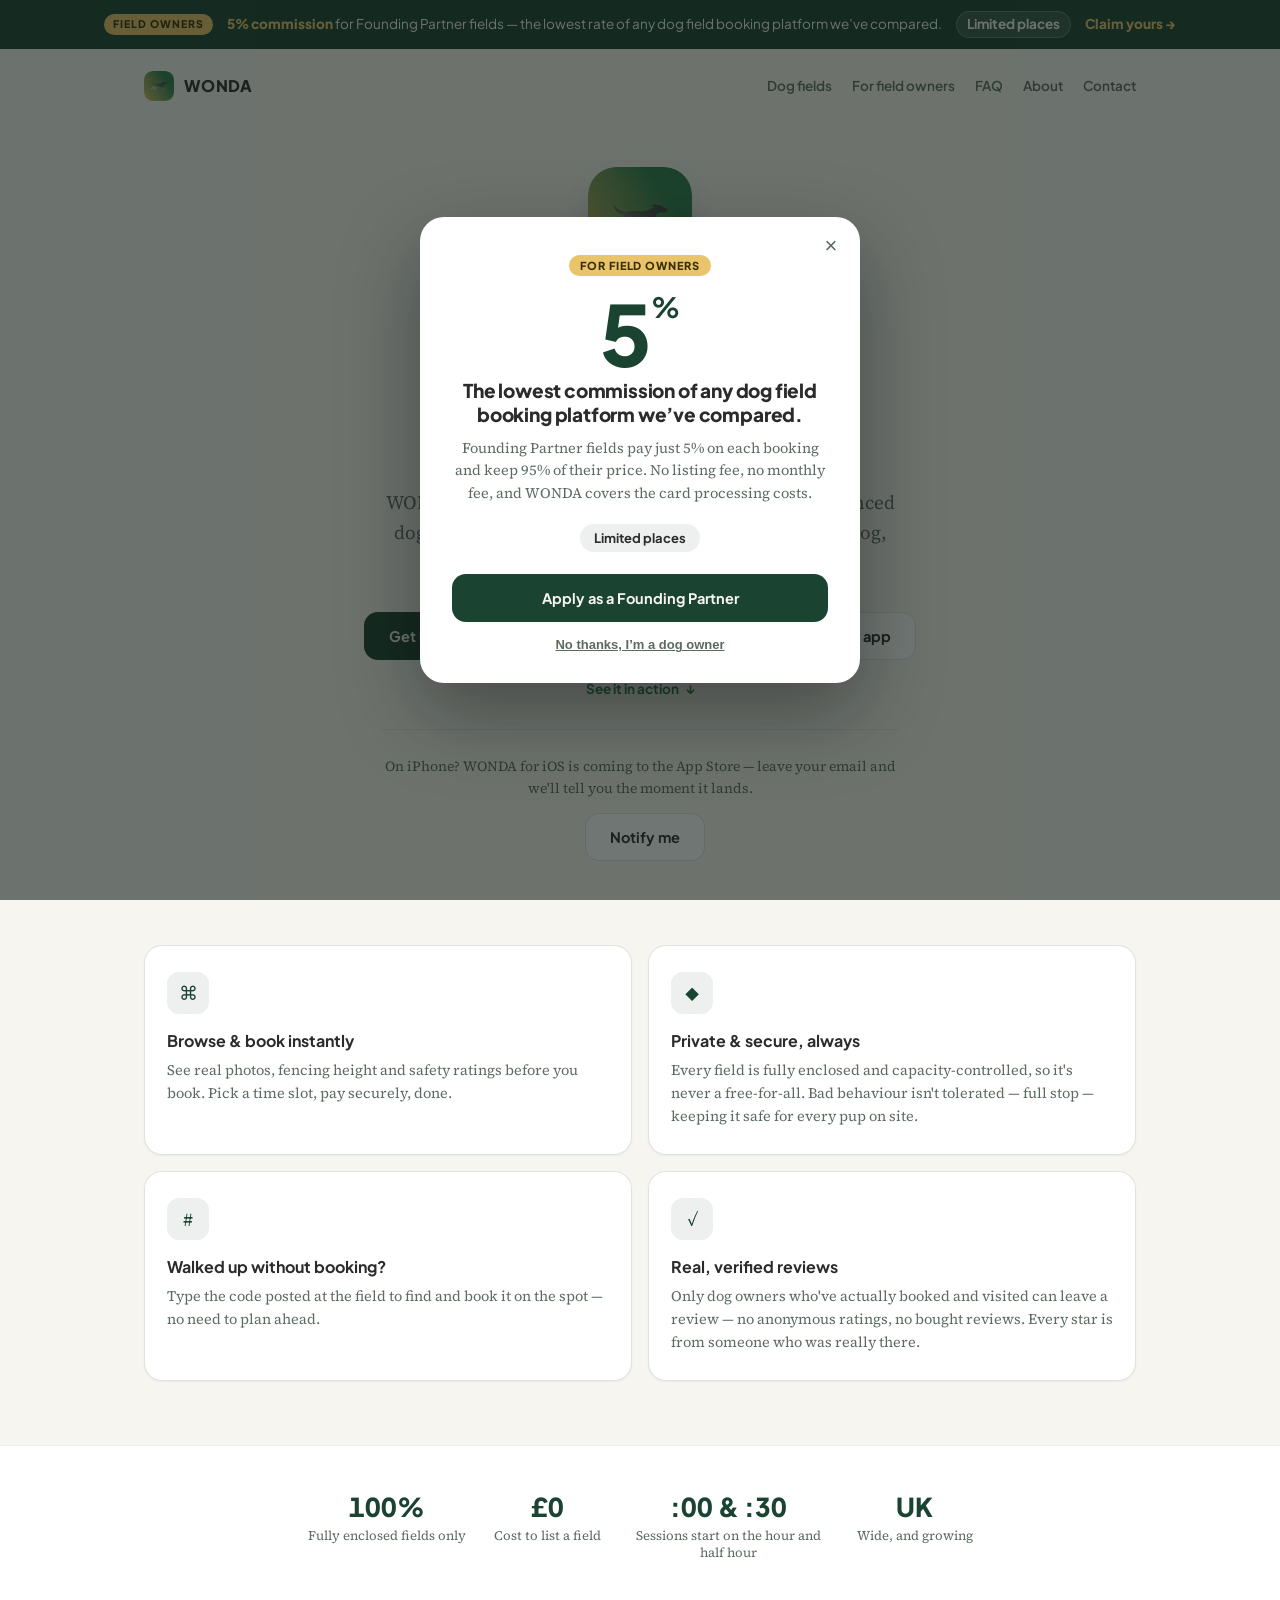
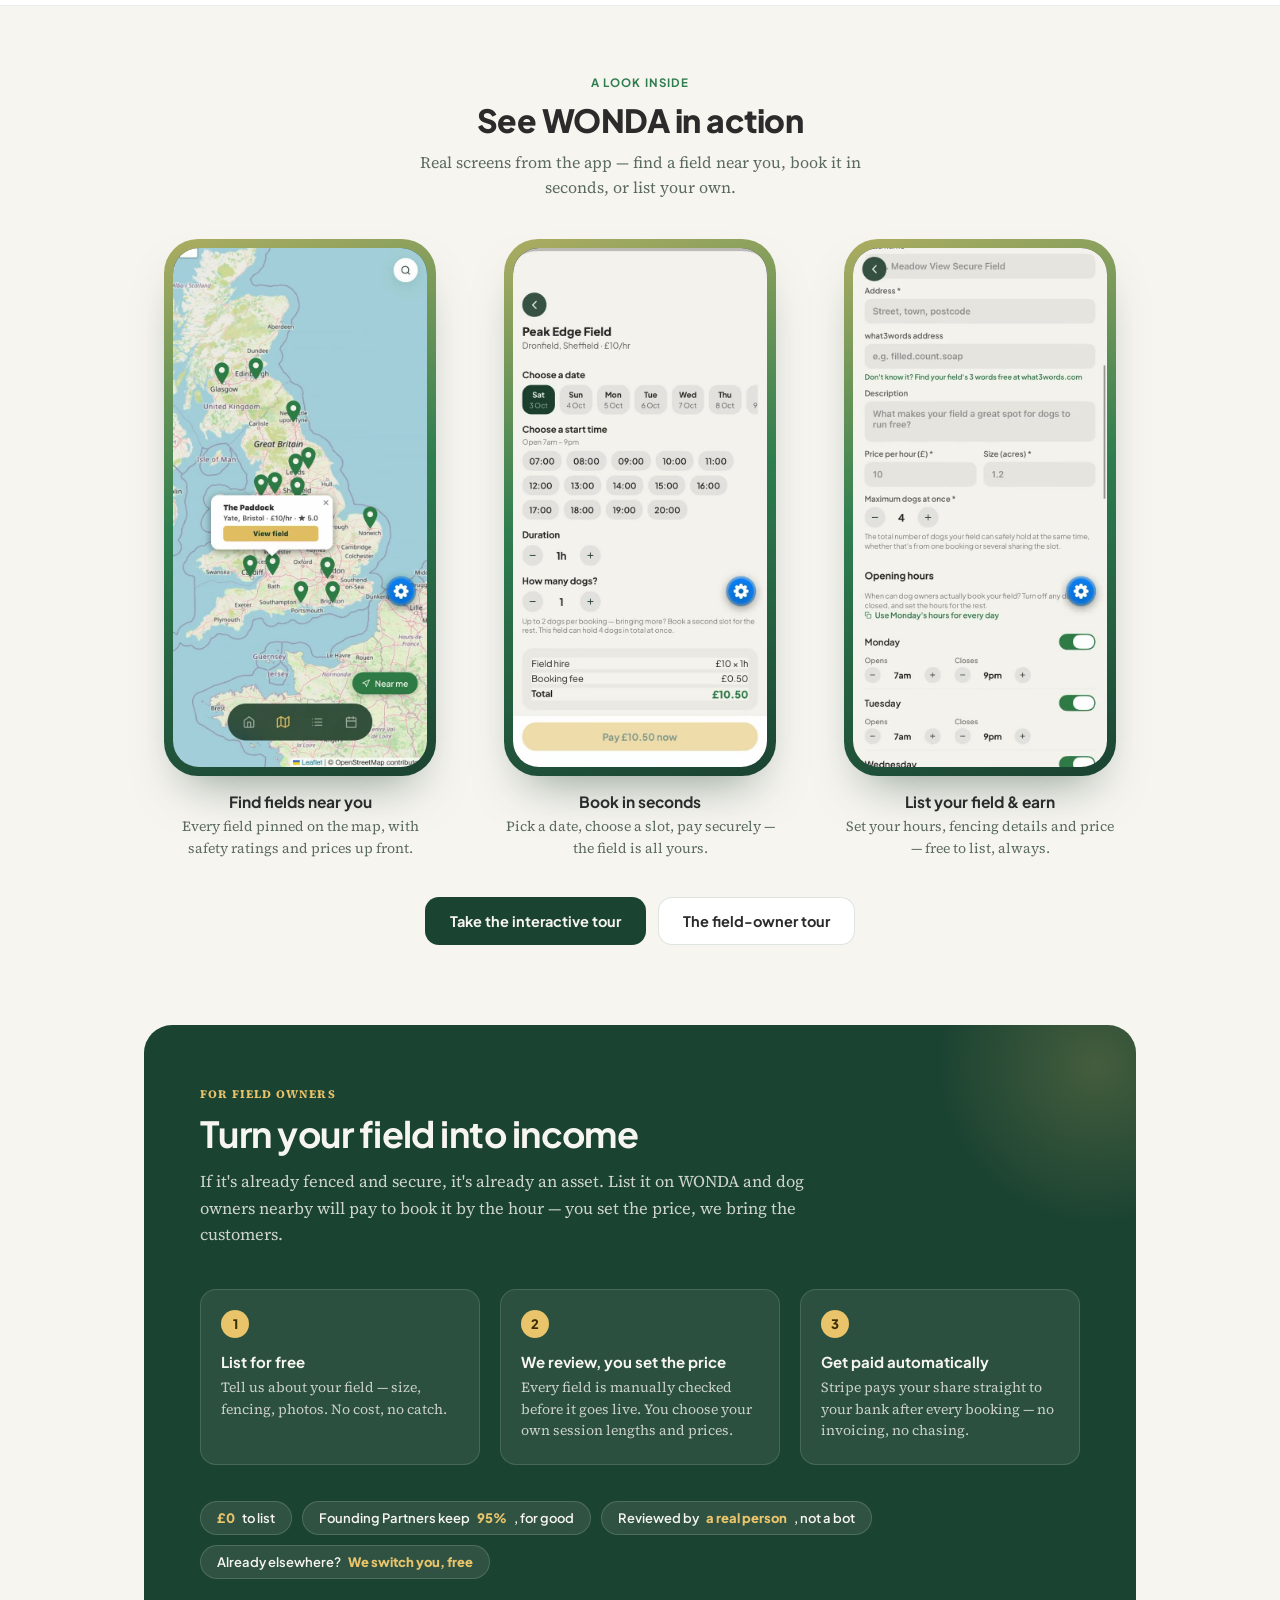
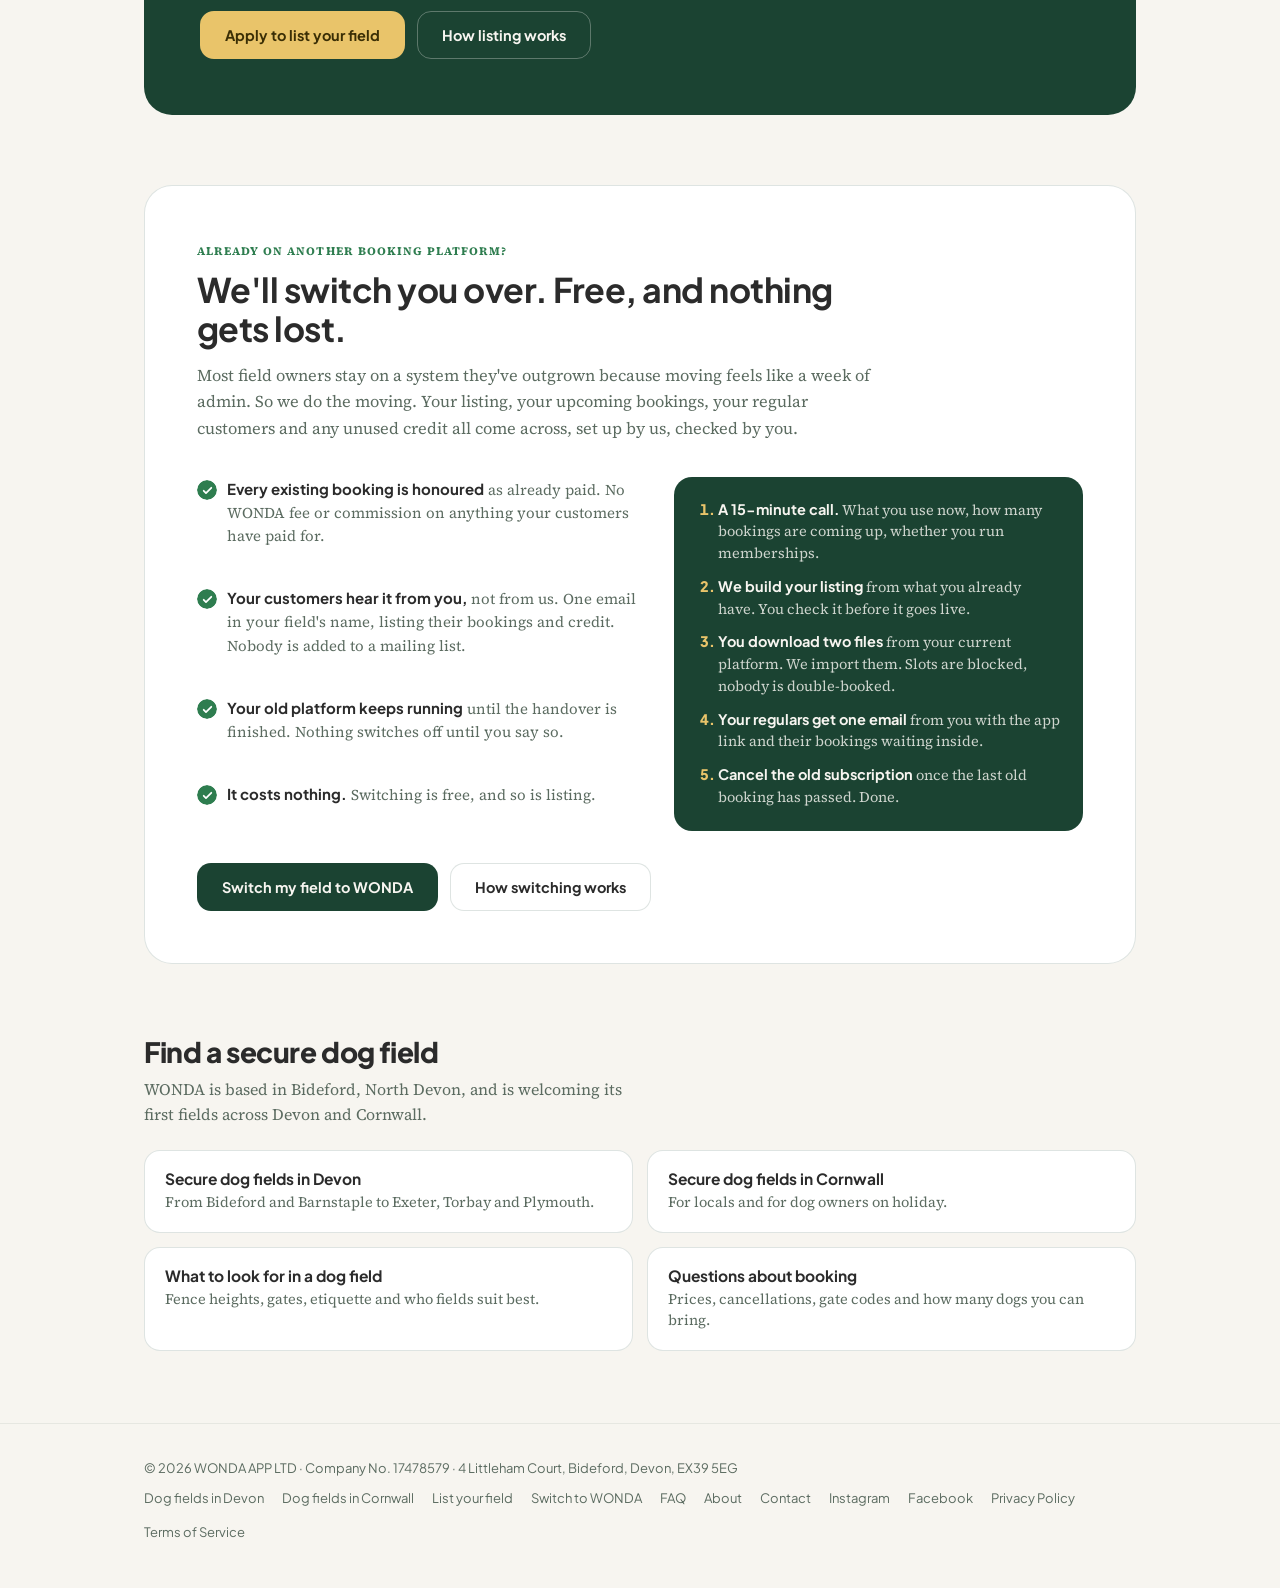
==== index.html @ 53cb6247 "Founding Partners pay 5% permanently; remove all 10% commission wording Homepage, field-owner page (" ====
<!doctype html>
<html lang="en-GB">
<head>
<meta charset="utf-8">
<title>WONDA | Book Secure Dog Fields by the Hour in Devon &amp; Cornwall</title>
<link rel="canonical" href="https://wonda.dog/">
<meta name="viewport" content="width=device-width, initial-scale=1">
<meta name="description" content="Book private, securely fenced dog fields by the hour with WONDA. On Google Play now, with fields joining across Devon and Cornwall. Free for field owners to list.">
<meta name="theme-color" content="#1B4332">
<meta property="og:type" content="website">
<meta property="og:site_name" content="WONDA">
<meta property="og:locale" content="en_GB">
<meta property="og:title" content="WONDA | Book Secure Dog Fields by the Hour in Devon &amp; Cornwall">
<meta property="og:description" content="Book private, securely fenced dog fields by the hour with WONDA. On Google Play now, with fields joining across Devon and Cornwall. Free for field owners to list.">
<meta property="og:url" content="https://wonda.dog/">
<meta property="og:image" content="https://wonda.dog/assets/og-image.jpg">
<meta property="og:image:width" content="1200">
<meta property="og:image:height" content="630">
<meta property="og:image:alt" content="WONDA: book secure dog fields by the hour">
<meta name="twitter:card" content="summary_large_image">
<link rel="apple-touch-icon" href="/assets/apple-touch-icon.png">
<link rel="icon" href="assets/favicon.png">
<link rel="preconnect" href="https://fonts.googleapis.com">
<link rel="preconnect" href="https://fonts.gstatic.com" crossorigin>
<link href="https://fonts.googleapis.com/css2?family=Plus+Jakarta+Sans:wght@500;600;700;800&family=Source+Serif+4:opsz,wght@8..60,400;8..60,500;8..60,600&display=swap" rel="stylesheet">
<style>
  :root{
    --bg:#F7F5F0;
    --surface:#FFFFFF;
    --ink:#2B2B2B;
    --ink-muted:#5B6B60;
    --accent:#2E7D4F;
    --accent-deep:#1B4332;
    --gold:#E9C46A;
    --border:rgba(27,67,50,0.14);
    --border-soft:rgba(27,67,50,0.08);
    --shadow: 0 1px 2px rgba(27,67,50,0.06);
    color-scheme: light;
  }
  @media (prefers-color-scheme: dark){
    :root:not([data-theme="light"]){
      --bg:#122019;
      --surface:#17251D;
      --ink:#F2EEE3;
      --ink-muted:#9AA79C;
      --accent:#7FCC9E;
      --accent-deep:#7FCC9E;
      --gold:#E9C46A;
      --border:rgba(255,255,255,0.10);
      --border-soft:rgba(255,255,255,0.06);
      --shadow: 0 1px 2px rgba(0,0,0,0.3);
      color-scheme: dark;
    }
  }

  *{box-sizing:border-box;}
  html,body{margin:0;padding:0;}
  body{
    background:var(--bg);
    color:var(--ink);
    font-family:'Source Serif 4', Georgia, 'Times New Roman', serif;
    -webkit-font-smoothing:antialiased;
    overflow-x:hidden;
  }
  h1,h2,h3,.eyebrow,.btn,.wordmark,nav,footer,.pill{
    font-family:'Plus Jakarta Sans', system-ui, -apple-system, sans-serif;
  }
  img{max-width:100%;display:block;}
  a{color:inherit;}

  .wrap{max-width:1040px;margin-inline:auto;padding-inline:24px;}


  /* ---- Rate banner (top of every page) ---- */
  .rate-banner{
    display:flex;align-items:center;justify-content:center;flex-wrap:wrap;gap:8px 14px;
    padding:11px 18px;
    background:var(--accent-deep);
    color:#F7F5F0;
    text-decoration:none;
    font-family:'Plus Jakarta Sans',system-ui,sans-serif;
    font-size:13.5px;line-height:1.4;
    text-align:center;
  }
  .rate-banner:hover .rate-banner-cta{text-decoration:underline;}
  .rate-banner-badge{
    font-size:10.5px;font-weight:800;letter-spacing:0.09em;text-transform:uppercase;
    color:#3A2E05;background:var(--gold);
    padding:3px 9px;border-radius:999px;
  }
  .rate-banner-text b{color:var(--gold);font-weight:800;}
  .rate-banner-spots{
    font-weight:700;
    background:rgba(247,245,240,0.12);border:1px solid rgba(247,245,240,0.22);
    padding:3px 10px;border-radius:999px;
  }
  .rate-banner-cta{font-weight:800;color:var(--gold);white-space:nowrap;}
  @media (max-width:640px){
    .rate-banner{font-size:12.5px;padding:10px 14px;}
    .rate-banner-badge{display:none;}
  }

  /* ---- Rate pop-up ---- */
  .rate-pop-backdrop{
    position:fixed;inset:0;z-index:1000;
    background:rgba(17,28,22,0.6);
    display:flex;align-items:center;justify-content:center;
    padding:20px;
    opacity:0;transition:opacity .25s ease;
  }
  .rate-pop-backdrop.is-open{opacity:1;}
  .rate-pop{
    position:relative;
    width:100%;max-width:440px;
    background:var(--surface);
    color:var(--ink);
    border-radius:24px;
    padding:36px 32px 30px;
    isolation:isolate;
    box-shadow:0 30px 80px rgba(0,0,0,0.35);
    text-align:center;
    font-family:'Plus Jakarta Sans',system-ui,sans-serif;
    transform:translateY(14px) scale(.98);
    transition:transform .25s ease;
  }
  .rate-pop-backdrop.is-open .rate-pop{transform:none;}
  .rate-pop-close{
    position:absolute;top:12px;right:12px;
    width:34px;height:34px;border-radius:50%;
    border:0;background:transparent;color:var(--ink-muted);
    font-size:22px;line-height:1;cursor:pointer;
  }
  .rate-pop-close:hover{background:var(--border-soft);color:var(--ink);}
  .rate-pop-eyebrow{
    display:inline-block;
    font-size:11px;font-weight:800;letter-spacing:0.09em;text-transform:uppercase;
    color:#3A2E05;background:var(--gold);
    padding:4px 11px;border-radius:999px;
    margin-bottom:18px;
  }
  .rate-pop-figure{
    font-size:84px;font-weight:800;line-height:0.95;letter-spacing:-0.04em;
    color:var(--accent-deep);
    margin:0 0 6px;
  }
  @media (prefers-color-scheme: dark){ :root:not([data-theme="light"]) .rate-pop-figure{ color:var(--gold); } }
  .rate-pop-figure small{font-size:28px;letter-spacing:0;font-weight:700;vertical-align:top;margin-left:2px;}
  .rate-pop h3{
    font-size:19px;font-weight:800;line-height:1.25;letter-spacing:-0.01em;
    margin:0 0 10px;
  }
  .rate-pop p{
    font-family:'Source Serif 4',serif;
    font-size:14.5px;line-height:1.55;color:var(--ink-muted);
    margin:0 0 20px;
  }
  .rate-pop-spots{
    display:inline-block;
    font-size:13px;font-weight:700;
    background:var(--border-soft);
    padding:6px 14px;border-radius:999px;
    margin-bottom:22px;
  }
  .rate-pop .btn{width:100%;justify-content:center;}
  .rate-pop-dismiss{
    display:inline-block;margin-top:14px;
    font-size:13px;font-weight:600;color:var(--ink-muted);
    background:none;border:0;cursor:pointer;text-decoration:underline;
  }

  /* ---- Nav ---- */
  nav.top{
    display:flex;align-items:center;justify-content:space-between;
    padding-block:22px;
  }
  .brand{text-decoration:none;display:flex;align-items:center;gap:10px;font-weight:800;letter-spacing:0.02em;font-size:16px;}
  .brand img{width:30px;height:30px;border-radius:8px;}
  nav.top a.navlink{
    font-size:13.5px;font-weight:600;color:var(--ink-muted);text-decoration:none;
  }
  nav.top a.navlink:hover{color:var(--ink);}
  .navlinks{display:flex;align-items:center;gap:20px;flex-wrap:wrap;justify-content:flex-end;}
  @media (max-width:560px){ .navlinks .navlink.email{display:none;} }

  .app-notify{
    margin-top:30px;
    padding-top:26px;
    border-top:1px solid var(--border-soft);
    max-width:520px;
    margin-inline:auto;
  }
  .app-notify p{
    font-size:14px;line-height:1.55;color:var(--ink-muted);
    margin:0 0 14px;
  }

  /* ---- Hero ---- */
  header.hero{
    padding-block:44px 64px;
    text-align:center;
  }
  .hero-logo{
    width:clamp(76px,14vw,104px);
    height:clamp(76px,14vw,104px);
    border-radius:26%;
    margin:0 auto 22px;
    box-shadow:0 18px 40px -14px rgba(27,67,50,0.45);
    animation:heroLogoIn 900ms cubic-bezier(.2,1.3,.4,1) both;
  }
  @keyframes heroLogoIn{
    0%{opacity:0;transform:scale(.55) rotate(-14deg);}
    65%{opacity:1;}
    100%{opacity:1;transform:scale(1) rotate(0deg);}
  }
  @media (prefers-reduced-motion: reduce){
    .hero-logo{animation:none;}
  }
  .pill{
    display:inline-flex;align-items:center;gap:7px;
    font-size:11.5px;font-weight:700;letter-spacing:0.06em;text-transform:uppercase;
    color:var(--accent-deep);
    background:var(--surface);
    border:1px solid var(--border);
    border-radius:999px;
    padding:7px 14px;
    box-shadow:var(--shadow);
    margin-bottom:22px;
  }
  @media (prefers-color-scheme: dark){ :root:not([data-theme="light"]) .pill{ color:var(--accent); } }
  .pill .dot{width:6px;height:6px;border-radius:50%;background:var(--gold);}

  h1.headline{
    font-family:'Plus Jakarta Sans', system-ui, sans-serif;
    font-weight:800;
    font-size:clamp(34px, 6vw, 58px);
    line-height:1.06;
    letter-spacing:-0.02em;
    text-wrap:balance;
    margin:0 0 18px;
  }
  h1.headline em{
    font-style:normal;
    color:var(--accent);
  }
  p.lede{
    font-size:clamp(16px,2.4vw,19px);
    line-height:1.6;
    color:var(--ink-muted);
    max-width:52ch;
    margin:0 auto 34px;
  }
  .cta-row{display:flex;gap:12px;justify-content:center;flex-wrap:wrap;}
  .btn{
    display:inline-flex;align-items:center;gap:8px;
    font-weight:700;font-size:14.5px;
    padding:14px 24px;
    border-radius:14px;
    text-decoration:none;
    border:1px solid transparent;
  }
  .btn-primary{background:var(--accent-deep);color:#F7F5F0;}
  @media (prefers-color-scheme: dark){ :root:not([data-theme="light"]) .btn-primary{ background:var(--accent); color:#0F1A14; } }
  .btn-ghost{background:var(--surface);color:var(--ink);border-color:var(--border);}
  .btn-gold{background:var(--gold);color:#3A2E05;}
  .btn:disabled{opacity:.6;cursor:default;}

  .hero-peek{
    display:inline-flex;align-items:center;gap:6px;
    margin-top:20px;
    font-family:'Plus Jakarta Sans',sans-serif;
    font-size:13.5px;font-weight:700;
    color:var(--accent);
    text-decoration:none;
  }
  .hero-peek:hover{color:var(--accent-deep);}
  @media (prefers-color-scheme: dark){ :root:not([data-theme="light"]) .hero-peek:hover{ color:#A8DDBD; } }
  .hero-peek span{transition:transform .25s ease;}
  .hero-peek:hover span{transform:translateY(3px);}
  html{scroll-behavior:smooth;}

  .notify-form{
    display:flex;gap:10px;flex-wrap:wrap;justify-content:center;
    max-width:440px;margin:0 auto;
  }
  .notify-input{
    flex:1 1 210px;min-width:0;max-width:400px;
    padding:14px 16px;
    border-radius:14px;
    border:1px solid var(--border);
    background:var(--surface);
    color:var(--ink);
    font-family:'Plus Jakarta Sans',sans-serif;
    font-size:14.5px;
    transition:max-width .45s cubic-bezier(.16,.84,.44,1), opacity .3s ease .1s,
      padding .45s cubic-bezier(.16,.84,.44,1), border-width .45s ease;
  }
  .notify-form:not(.expanded) .notify-input{
    max-width:0;
    opacity:0;
    padding-left:0;padding-right:0;
    border-width:0;
    transition:max-width .45s cubic-bezier(.16,.84,.44,1), opacity .2s ease,
      padding .45s cubic-bezier(.16,.84,.44,1), border-width .45s ease;
  }
  .notify-input::placeholder{color:var(--ink-muted);}
  .notify-input:focus{outline:2px solid var(--accent);outline-offset:2px;}
  .notify-msg{
    font-family:'Plus Jakarta Sans',sans-serif;
    font-size:13px;font-weight:600;
    margin:10px 0 0;
    text-align:center;
  }
  .notify-msg.success{color:var(--accent-deep);}
  .notify-msg.error{color:#B42318;}
  @media (prefers-color-scheme: dark){
    :root:not([data-theme="light"]) .notify-msg.success{color:var(--accent);}
    :root:not([data-theme="light"]) .notify-msg.error{color:#FCA5A5;}
  }

  /* ---- Scroll reveal (progressive enhancement: only active once JS adds .js-reveal to <html>) ---- */
  .js-reveal .reveal{
    opacity:0;
    transform:translateY(28px);
    transition:opacity .7s cubic-bezier(.16,.84,.44,1), transform .7s cubic-bezier(.16,.84,.44,1);
  }
  .js-reveal .reveal.is-visible{opacity:1;transform:translateY(0);}
  .js-reveal .grid .reveal{transform:translateY(28px) scale(.94);}
  .js-reveal .grid .reveal.is-visible{transform:translateY(0) scale(1);}
  .js-reveal .grid .reveal:nth-child(2){transition-delay:110ms;}
  .js-reveal .grid .reveal:nth-child(3){transition-delay:220ms;}
  .js-reveal .grid .reveal:nth-child(4){transition-delay:330ms;}
  .js-reveal .trust-row .reveal:nth-child(2){transition-delay:80ms;}
  .js-reveal .trust-row .reveal:nth-child(3){transition-delay:160ms;}
  .js-reveal .trust-row .reveal:nth-child(4){transition-delay:240ms;}
  .js-reveal .steps .reveal:nth-child(2){transition-delay:110ms;}
  .js-reveal .steps .reveal:nth-child(3){transition-delay:220ms;}
  @media (prefers-reduced-motion: reduce){
    .js-reveal .reveal{opacity:1;transform:none;transition:none;}
    .notify-input, .notify-form:not(.expanded) .notify-input{transition:none;}
  }

  /* ---- Feature grid ---- */
  section.features{padding-block:20px 64px;}
  .grid{
    display:grid;
    grid-template-columns:repeat(2,1fr);
    gap:16px;
  }
  @media (max-width:760px){ .grid{grid-template-columns:1fr;} }
  .card{
    background:var(--surface);
    border:1px solid var(--border);
    border-radius:18px;
    padding:26px 22px;
    box-shadow:var(--shadow);
    transition:transform .35s cubic-bezier(.16,.84,.44,1), box-shadow .35s ease, border-color .35s ease;
  }
  .card:hover{
    transform:translateY(-6px);
    box-shadow:0 20px 34px -18px rgba(27,67,50,0.28);
    border-color:rgba(46,125,79,0.35);
  }
  .card .icon{
    width:42px;height:42px;border-radius:12px;
    display:flex;align-items:center;justify-content:center;
    background:var(--border-soft);
    color:var(--accent-deep);
    margin-bottom:16px;
    font-size:19px;
    transition:transform .4s cubic-bezier(.34,1.56,.64,1), background .35s ease;
  }
  .card:hover .icon{
    transform:scale(1.14) rotate(-8deg);
    background:rgba(46,125,79,0.16);
  }
  @media (prefers-color-scheme: dark){ :root:not([data-theme="light"]) .card .icon{ color:var(--accent); } }
  .js-reveal .card.is-visible .icon{
    animation:iconPop .55s cubic-bezier(.34,1.56,.64,1) both;
    animation-delay:.2s;
  }
  @keyframes iconPop{
    0%{transform:scale(0);}
    70%{transform:scale(1.18);}
    100%{transform:scale(1);}
  }
  @media (prefers-reduced-motion: reduce){
    .card, .card .icon{transition:none;}
    .js-reveal .card.is-visible .icon{animation:none;}
  }
  .card h3{font-size:16px;font-weight:700;margin:0 0 8px;}
  .card p{font-size:14.5px;line-height:1.58;color:var(--ink-muted);margin:0;}

  /* ---- Trust strip ---- */
  section.trust{
    background:var(--surface);
    border-top:1px solid var(--border-soft);
    border-bottom:1px solid var(--border-soft);
    padding-block:44px;
  }
  .trust-row{
    display:flex;flex-wrap:wrap;gap:28px;justify-content:center;text-align:center;
  }
  .trust-item{max-width:200px;}
  .trust-item .num{
    font-family:'Plus Jakarta Sans',sans-serif;
    font-weight:800;font-size:26px;color:var(--accent-deep);
    font-variant-numeric:tabular-nums;
  }
  @media (prefers-color-scheme: dark){ :root:not([data-theme="light"]) .trust-item .num{ color:var(--accent); } }
  .trust-item .lbl{font-size:13px;color:var(--ink-muted);margin-top:4px;}

  /* ---- App showcase ---- */
  section.appshow{padding-block:64px 10px;}
  .appshow-head{text-align:center;max-width:56ch;margin:0 auto 38px;}
  .appshow-eyebrow{
    display:inline-block;
    font-family:'Plus Jakarta Sans',sans-serif;
    font-size:11.5px;font-weight:700;letter-spacing:0.09em;text-transform:uppercase;
    color:var(--accent);
    margin-bottom:10px;
  }
  .appshow h2{
    font-size:clamp(24px,3.4vw,32px);font-weight:800;letter-spacing:-0.015em;
    margin:0 0 10px;text-wrap:balance;
  }
  .appshow-head p{font-size:16px;line-height:1.6;color:var(--ink-muted);margin:0;}
  .phone-grid{
    display:grid;grid-template-columns:repeat(3,1fr);
    gap:28px;justify-items:center;align-items:start;
  }
  @media (max-width:760px){ .phone-grid{grid-template-columns:1fr;gap:42px;} }
  .phone{max-width:272px;width:100%;text-align:center;}
  .phone-frame{
    position:relative;
    border-radius:34px;
    padding:9px;
    background:linear-gradient(165deg,#ACAD61,var(--accent) 48%,#1B4332);
    box-shadow:0 26px 48px -22px rgba(27,67,50,0.5);
  }
  .phone-frame video{
    width:100%;height:auto;display:block;
    border-radius:26px;
    background:#122019;
  }
  .phone h3{
    font-family:'Plus Jakarta Sans',sans-serif;
    font-size:15.5px;font-weight:700;margin:16px 0 5px;
  }
  .phone p{
    font-family:'Source Serif 4',Georgia,serif;
    font-size:14px;line-height:1.55;color:var(--ink-muted);margin:0;
  }
  .js-reveal .phone-grid .reveal:nth-child(2){transition-delay:110ms;}
  .js-reveal .phone-grid .reveal:nth-child(3){transition-delay:220ms;}
  .appshow-cta{display:flex;gap:12px;justify-content:center;flex-wrap:wrap;margin-top:38px;}

  /* ---- Host section ---- */
  section.host{padding-block:70px;}
  .host-card{
    position:relative;
    overflow:hidden;
    background:var(--accent-deep);
    color:#F7F5F0;
    border-radius:28px;
    padding:clamp(32px,5vw,56px);
  }
  .host-card::before{
    content:"";
    position:absolute;
    top:-120px;right:-120px;
    width:320px;height:320px;
    border-radius:50%;
    background:radial-gradient(circle, rgba(233,196,106,0.20), transparent 70%);
    pointer-events:none;
  }
  .host-top{
    position:relative;
    max-width:640px;
    margin-bottom:40px;
  }
  .host-eyebrow{
    display:inline-block;
    font-size:11.5px;font-weight:700;letter-spacing:0.09em;text-transform:uppercase;
    color:var(--gold);
    margin-bottom:12px;
  }
  .host-card h2{
    font-size:clamp(26px,3.6vw,36px);
    margin:0 0 14px;
    letter-spacing:-0.015em;
    line-height:1.12;
  }
  .host-card > .host-top > p{
    font-family:'Source Serif 4',serif;
    color:rgba(247,245,240,0.82);
    margin:0;
    font-size:16.5px;
    line-height:1.62;
  }

  .steps{
    position:relative;
    display:grid;
    grid-template-columns:repeat(3,1fr);
    gap:20px;
    margin-bottom:36px;
  }
  @media (max-width:760px){ .steps{grid-template-columns:1fr;} }
  .step{
    background:rgba(247,245,240,0.07);
    border:1px solid rgba(247,245,240,0.14);
    border-radius:16px;
    padding:20px 20px 22px;
  }
  .step .step-num{
    display:inline-flex;align-items:center;justify-content:center;
    width:28px;height:28px;
    border-radius:50%;
    background:var(--gold);
    color:#3A2E05;
    font-weight:800;font-size:13px;
    font-family:'Plus Jakarta Sans',sans-serif;
    margin-bottom:14px;
  }
  .step h4{
    font-family:'Plus Jakarta Sans',sans-serif;
    font-size:15px;font-weight:700;
    margin:0 0 6px;
  }
  .step p{
    font-family:'Source Serif 4',serif;
    font-size:14px;line-height:1.55;
    color:rgba(247,245,240,0.78);
    margin:0;
  }

  .host-stats{
    position:relative;
    display:flex;flex-wrap:wrap;gap:10px;
    margin-bottom:32px;
  }
  .host-stat{
    display:inline-flex;align-items:center;gap:7px;
    background:rgba(247,245,240,0.09);
    border:1px solid rgba(247,245,240,0.16);
    border-radius:999px;
    padding:8px 16px;
    font-size:13px;font-weight:600;
    font-family:'Plus Jakarta Sans',sans-serif;
    color:#F7F5F0;
  }
  .host-stat b{color:var(--gold);font-weight:800;}

  .host-card .cta-row{justify-content:flex-start;position:relative;}

  /* ---- Switching section ---- */
  section.switch{padding-block:0 70px;}
  .switch-card{
    background:var(--surface);
    border:1px solid var(--border);
    border-radius:28px;
    padding:clamp(28px,5vw,52px);
  }
  .switch-top{max-width:680px;margin-bottom:34px;}
  .switch-eyebrow{
    display:inline-block;
    font-size:11.5px;font-weight:700;letter-spacing:0.09em;text-transform:uppercase;
    color:var(--accent);
    margin-bottom:12px;
  }
  .switch-card h2{
    font-size:clamp(24px,3.4vw,34px);
    margin:0 0 14px;
    letter-spacing:-0.015em;
    line-height:1.14;
  }
  .switch-top p{
    font-family:'Source Serif 4',serif;
    color:var(--ink-muted);
    margin:0;
    font-size:16.5px;
    line-height:1.62;
  }
  .switch-grid{
    display:grid;
    grid-template-columns:1.1fr 1fr;
    gap:28px;
    margin-bottom:32px;
  }
  @media (max-width:820px){ .switch-grid{grid-template-columns:1fr;} }
  .switch-promises{list-style:none;margin:0;padding:0;display:grid;gap:14px;}
  .switch-promises li{
    position:relative;
    padding-left:30px;
    font-family:'Source Serif 4',serif;
    font-size:15px;line-height:1.55;
    color:var(--ink-muted);
  }
  .switch-promises li strong{color:var(--ink);font-family:'Plus Jakarta Sans',sans-serif;font-weight:700;}
  .switch-promises li::before{
    content:"";
    position:absolute;left:0;top:3px;
    width:20px;height:20px;border-radius:50%;
    background:var(--accent);
    -webkit-mask:url("data:image/svg+xml,%3Csvg xmlns='http://www.w3.org/2000/svg' viewBox='0 0 24 24' fill='none' stroke='%23000' stroke-width='3.2' stroke-linecap='round' stroke-linejoin='round'%3E%3Cpath d='M5 12.5l4.2 4.2L19 7'/%3E%3C/svg%3E") center/13px no-repeat, linear-gradient(#000,#000);
    -webkit-mask-composite:xor;
    mask:url("data:image/svg+xml,%3Csvg xmlns='http://www.w3.org/2000/svg' viewBox='0 0 24 24' fill='none' stroke='%23000' stroke-width='3.2' stroke-linecap='round' stroke-linejoin='round'%3E%3Cpath d='M5 12.5l4.2 4.2L19 7'/%3E%3C/svg%3E") center/13px no-repeat, linear-gradient(#000,#000);
    mask-composite:exclude;
  }
  .switch-steps{
    margin:0;padding:22px 22px 22px 44px;
    background:var(--accent-deep);
    color:#F7F5F0;
    border-radius:18px;
    display:grid;gap:11px;
    font-family:'Source Serif 4',serif;
    font-size:14.5px;line-height:1.5;
  }
  .switch-steps li::marker{color:var(--gold);font-family:'Plus Jakarta Sans',sans-serif;font-weight:800;}
  .switch-steps li b{font-family:'Plus Jakarta Sans',sans-serif;font-weight:700;color:#F7F5F0;}
  .switch-steps li{color:rgba(247,245,240,0.82);}
  .switch-card .cta-row{justify-content:flex-start;}

  /* ---- Footer ---- */
  footer{
    padding-block:36px 48px;
    border-top:1px solid var(--border-soft);
  }
  .foot-row{
    display:flex;justify-content:space-between;align-items:center;flex-wrap:wrap;gap:14px;
    font-size:13px;color:var(--ink-muted);
    font-family:'Plus Jakarta Sans',sans-serif;
  }
  .foot-links{display:flex;gap:18px;flex-wrap:wrap;}
  .foot-links a{text-decoration:none;color:var(--ink-muted);}
  .foot-links a:hover{color:var(--ink);}
  /* ---- Explore (internal links) ---- */
  .btn-ghost-light{background:transparent;color:#F7F5F0;border-color:rgba(247,245,240,0.3);}
  section.explore{padding-block:0 72px;}
  .explore h2{
    font-size:clamp(22px,3vw,28px);font-weight:800;letter-spacing:-0.015em;
    margin:0 0 8px;text-wrap:balance;
  }
  .explore > .wrap > p{font-size:16px;line-height:1.6;color:var(--ink-muted);margin:0 0 22px;max-width:60ch;}
  .explore-grid{display:grid;grid-template-columns:repeat(2,1fr);gap:14px;}
  @media (max-width:760px){ .explore-grid{grid-template-columns:1fr;} }
  .explore-grid a{
    display:block;text-decoration:none;
    background:var(--surface);border:1px solid var(--border);border-radius:16px;
    padding:18px 20px;
    font-family:'Plus Jakarta Sans',system-ui,sans-serif;font-weight:700;font-size:15.5px;
    transition:border-color .25s ease;
  }
  .explore-grid a span{
    display:block;margin-top:4px;
    font-family:'Source Serif 4',Georgia,serif;font-weight:400;font-size:14.5px;line-height:1.5;color:var(--ink-muted);
  }
  .explore-grid a:hover{border-color:var(--accent);}
  a:focus-visible,.btn:focus-visible{outline:2px solid var(--accent);outline-offset:3px;}
  @media (max-width:640px){
    nav.top{flex-wrap:wrap;row-gap:10px;}
    .navlinks{width:100%;justify-content:flex-start;gap:6px 16px;}
  }
</style>
<script type="application/ld+json">{"@context": "https://schema.org", "@type": "Organization", "@id": "https://wonda.dog/#organization", "name": "WONDA", "legalName": "WONDA APP LTD", "url": "https://wonda.dog/", "logo": "https://wonda.dog/assets/logo.png", "email": "hello@wonda.dog", "slogan": "Let them WONDA", "sameAs": ["https://www.instagram.com/wonda.app/", "https://www.facebook.com/p/WONDA-Dog-Field-Booking-61595348762014/"], "founder": {"@type": "Person", "name": "Jay Morrad"}, "foundingDate": "2026-09-24", "identifier": {"@type": "PropertyValue", "propertyID": "Companies House", "value": "17478579"}, "address": {"@type": "PostalAddress", "streetAddress": "4 Littleham Court, Littleham", "addressLocality": "Bideford", "addressRegion": "Devon", "postalCode": "EX39 5EG", "addressCountry": "GB"}, "areaServed": [{"@type": "AdministrativeArea", "name": "Devon"}, {"@type": "AdministrativeArea", "name": "Cornwall"}]}</script>
<script type="application/ld+json">{"@context": "https://schema.org", "@type": "WebSite", "@id": "https://wonda.dog/#website", "url": "https://wonda.dog/", "name": "WONDA", "inLanguage": "en-GB", "publisher": {"@id": "https://wonda.dog/#organization"}}</script>
<script type="application/ld+json">{"@context": "https://schema.org", "@type": "MobileApplication", "name": "WONDA", "description": "Find and book private, securely fenced dog fields by the hour.", "operatingSystem": "Android", "applicationCategory": "LifestyleApplication", "installUrl": "https://play.google.com/store/apps/details?id=dog.wonda.app", "url": "https://wonda.dog/", "image": "https://wonda.dog/assets/logo.png", "offers": {"@type": "Offer", "price": "0", "priceCurrency": "GBP"}, "publisher": {"@id": "https://wonda.dog/#organization"}}</script>
</head>
<body>

<a class="rate-banner" href="/list-your-field/#costs" aria-label="Founding Partner fields pay just 5% commission">
  <span class="rate-banner-badge">Field owners</span>
  <span class="rate-banner-text"><b>5% commission</b> for Founding Partner fields &mdash; the lowest rate of any dog field booking platform we&rsquo;ve compared.</span>
  <span class="rate-banner-spots" data-founding-spots>Limited places</span>
  <span class="rate-banner-cta">Claim yours &rarr;</span>
</a>

<div class="wrap">
  <nav class="top">
    <a class="brand" href="/"><img src="assets/logo-64.png" width="30" height="30" alt=""> WONDA</a>
    <div class="navlinks">
      <a class="navlink" href="/secure-dog-fields/">Dog fields</a>
      <a class="navlink" href="/list-your-field/">For field owners</a>
      <a class="navlink" href="/faq/">FAQ</a>
      <a class="navlink" href="/about.html">About</a>
      <a class="navlink" href="/contact.html">Contact</a>
    </div>
  </nav>
</div>

<header class="hero">
  <div class="wrap">
    <img class="hero-logo" src="assets/logo-208.png" width="104" height="104" alt="WONDA logo">
    <span class="pill"><span class="dot"></span> Now taking field listings across Devon &amp; Cornwall</span>
    <h1 class="headline">Find your dog's<br><em>perfect field</em></h1>
    <p class="lede">
      WONDA connects dog owners with private, securely fenced dog fields —
      book by the hour, no surprises. Just your dog, off the lead.
    </p>

    <div class="cta-row">
      <a class="btn btn-primary" href="https://play.google.com/store/apps/details?id=dog.wonda.app">Get it on Google Play</a>
      <a class="btn btn-ghost" href="https://wonda.expo.app/host/apply">List your field</a>
      <a class="btn btn-ghost" href="https://wonda.expo.app">Open the web app</a>
    </div>
    <a class="hero-peek" href="#app">See it in action <span aria-hidden="true">&darr;</span></a>

    <div class="app-notify">
      <p>On iPhone? WONDA for iOS is coming to the App Store — leave your email and we'll tell you the moment it lands.</p>
      <form class="notify-form" id="notifyForm" novalidate>
        <input
          type="email"
          id="notifyEmail"
          class="notify-input"
          placeholder="you@example.com"
          autocomplete="email"
          aria-label="Email address"
          required
        >
        <button type="submit" class="btn btn-ghost" id="notifySubmit">Notify me</button>
      </form>
      <p class="notify-msg" id="notifyMsg" aria-live="polite" hidden></p>
    </div>
  </div>
</header>

<section class="features">
  <div class="wrap">
    <div class="grid">
      <div class="card reveal">
        <div class="icon">⌘</div>
        <h3>Browse &amp; book instantly</h3>
        <p>See real photos, fencing height and safety ratings before you book. Pick a time slot, pay securely, done.</p>
      </div>
      <div class="card reveal">
        <div class="icon">◆</div>
        <h3>Private &amp; secure, always</h3>
        <p>Every field is fully enclosed and capacity-controlled, so it's never a free-for-all. Bad behaviour isn't tolerated — full stop — keeping it safe for every pup on site.</p>
      </div>
      <div class="card reveal">
        <div class="icon">#</div>
        <h3>Walked up without booking?</h3>
        <p>Type the code posted at the field to find and book it on the spot — no need to plan ahead.</p>
      </div>
      <div class="card reveal">
        <div class="icon">✓</div>
        <h3>Real, verified reviews</h3>
        <p>Only dog owners who've actually booked and visited can leave a review — no anonymous ratings, no bought reviews. Every star is from someone who was really there.</p>
      </div>
    </div>
  </div>
</section>

<section class="trust">
  <div class="wrap">
    <div class="trust-row">
      <div class="trust-item reveal"><div class="num">100%</div><div class="lbl">Fully enclosed fields only</div></div>
      <div class="trust-item reveal"><div class="num">£0</div><div class="lbl">Cost to list a field</div></div>
      <div class="trust-item reveal"><div class="num">:00 &amp; :30</div><div class="lbl">Sessions start on the hour and half hour</div></div>
      <div class="trust-item reveal"><div class="num">UK</div><div class="lbl">Wide, and growing</div></div>
    </div>
  </div>
</section>

<section class="appshow" id="app">
  <div class="wrap">
    <div class="appshow-head reveal">
      <span class="appshow-eyebrow">A look inside</span>
      <h2>See WONDA in action</h2>
      <p>Real screens from the app — find a field near you, book it in seconds, or list your own.</p>
    </div>
    <div class="phone-grid">
      <div class="phone reveal">
        <div class="phone-frame">
          <video src="assets/app/find.mp4" poster="assets/app/find.jpg" width="640" height="1308"
                 autoplay muted loop playsinline preload="metadata"
                 aria-label="WONDA app showing a map of secure dog fields across the UK"></video>
        </div>
        <h3>Find fields near you</h3>
        <p>Every field pinned on the map, with safety ratings and prices up front.</p>
      </div>
      <div class="phone reveal">
        <div class="phone-frame">
          <video src="assets/app/book.mp4" poster="assets/app/book.jpg" width="640" height="1308"
                 autoplay muted loop playsinline preload="metadata"
                 aria-label="WONDA app booking flow: choosing a date, time slot and paying"></video>
        </div>
        <h3>Book in seconds</h3>
        <p>Pick a date, choose a slot, pay securely — the field is all yours.</p>
      </div>
      <div class="phone reveal">
        <div class="phone-frame">
          <video src="assets/app/host.mp4" poster="assets/app/host.jpg" width="640" height="1308"
                 autoplay muted loop playsinline preload="metadata"
                 aria-label="WONDA app listing form for field owners: hours, fencing and safety details"></video>
        </div>
        <h3>List your field &amp; earn</h3>
        <p>Set your hours, fencing details and price — free to list, always.</p>
      </div>
    </div>
    <div class="appshow-cta reveal">
      <a class="btn btn-primary" href="/walkthrough/">Take the interactive tour</a>
      <a class="btn btn-ghost" href="/walkthrough/#host">The field-owner tour</a>
    </div>
  </div>
</section>

<section class="host" id="host">
  <div class="wrap">
    <div class="host-card reveal">
      <div class="host-top">
        <span class="host-eyebrow">For field owners</span>
        <h2>Turn your field into income</h2>
        <p>If it's already fenced and secure, it's already an asset. List it on WONDA and dog owners nearby will pay to book it by the hour — you set the price, we bring the customers.</p>
      </div>

      <div class="steps">
        <div class="step reveal">
          <span class="step-num">1</span>
          <h4>List for free</h4>
          <p>Tell us about your field — size, fencing, photos. No cost, no catch.</p>
        </div>
        <div class="step reveal">
          <span class="step-num">2</span>
          <h4>We review, you set the price</h4>
          <p>Every field is manually checked before it goes live. You choose your own session lengths and prices.</p>
        </div>
        <div class="step reveal">
          <span class="step-num">3</span>
          <h4>Get paid automatically</h4>
          <p>Stripe pays your share straight to your bank after every booking — no invoicing, no chasing.</p>
        </div>
      </div>

      <div class="host-stats">
        <span class="host-stat"><b>£0</b> to list</span>
        <span class="host-stat">Founding Partners keep <b>95%</b>, for good</span>
        <span class="host-stat">Reviewed by <b>a real person</b>, not a bot</span>
        <span class="host-stat">Already elsewhere? <b>We switch you, free</b></span>
      </div>

      <div class="cta-row">
        <a class="btn btn-gold" href="https://wonda.expo.app/host/apply">Apply to list your field</a>
        <a class="btn btn-ghost-light" href="/list-your-field/">How listing works</a>
      </div>
    </div>
  </div>
</section>

<section class="switch" id="switch">
  <div class="wrap">
    <div class="switch-card reveal">
      <div class="switch-top">
        <span class="switch-eyebrow">Already on another booking platform?</span>
        <h2>We'll switch you over. Free, and nothing gets lost.</h2>
        <p>Most field owners stay on a system they've outgrown because moving feels like a week of admin. So we do the moving. Your listing, your upcoming bookings, your regular customers and any unused credit all come across, set up by us, checked by you.</p>
      </div>

      <div class="switch-grid">
        <ul class="switch-promises">
          <li><strong>Every existing booking is honoured</strong> as already paid. No WONDA fee or commission on anything your customers have paid for.</li>
          <li><strong>Your customers hear it from you,</strong> not from us. One email in your field's name, listing their bookings and credit. Nobody is added to a mailing list.</li>
          <li><strong>Your old platform keeps running</strong> until the handover is finished. Nothing switches off until you say so.</li>
          <li><strong>It costs nothing.</strong> Switching is free, and so is listing.</li>
        </ul>

        <ol class="switch-steps">
          <li><b>A 15-minute call.</b> What you use now, how many bookings are coming up, whether you run memberships.</li>
          <li><b>We build your listing</b> from what you already have. You check it before it goes live.</li>
          <li><b>You download two files</b> from your current platform. We import them. Slots are blocked, nobody is double-booked.</li>
          <li><b>Your regulars get one email</b> from you with the app link and their bookings waiting inside.</li>
          <li><b>Cancel the old subscription</b> once the last old booking has passed. Done.</li>
        </ol>
      </div>

      <div class="cta-row">
        <a class="btn btn-primary" href="https://wonda.expo.app/host/switch">Switch my field to WONDA</a>
        <a class="btn btn-ghost" href="/list-your-field/#switching">How switching works</a>
      </div>
    </div>
  </div>
</section>

<section class="explore">
  <div class="wrap">
    <h2>Find a secure dog field</h2>
    <p>WONDA is based in Bideford, North Devon, and is welcoming its first fields across Devon and Cornwall.</p>
    <div class="explore-grid">
      <a href="/secure-dog-fields/devon/">Secure dog fields in Devon<span>From Bideford and Barnstaple to Exeter, Torbay and Plymouth.</span></a>
      <a href="/secure-dog-fields/cornwall/">Secure dog fields in Cornwall<span>For locals and for dog owners on holiday.</span></a>
      <a href="/secure-dog-fields/">What to look for in a dog field<span>Fence heights, gates, etiquette and who fields suit best.</span></a>
      <a href="/faq/">Questions about booking<span>Prices, cancellations, gate codes and how many dogs you can bring.</span></a>
    </div>
  </div>
</section>

<footer>
  <div class="wrap">
    <div class="foot-row">
      <span>&copy; 2026 WONDA APP LTD · Company No. 17478579 · 4 Littleham Court, Bideford, Devon, EX39 5EG</span>
      <div class="foot-links">
        <a href="/secure-dog-fields/devon/">Dog fields in Devon</a>
        <a href="/secure-dog-fields/cornwall/">Dog fields in Cornwall</a>
        <a href="/list-your-field/">List your field</a>
        <a href="/list-your-field/#switching">Switch to WONDA</a>
        <a href="/faq/">FAQ</a>
        <a href="/about.html">About</a>
        <a href="/contact.html">Contact</a>
        <a href="https://www.instagram.com/wonda.app/" target="_blank" rel="me noopener">Instagram</a>
        <a href="https://www.facebook.com/p/WONDA-Dog-Field-Booking-61595348762014/" target="_blank" rel="me noopener">Facebook</a>
        <a href="/privacy.html">Privacy Policy</a>
        <a href="/terms.html">Terms of Service</a>
      </div>
    </div>
  </div>
</footer>

<div class="rate-pop-backdrop" id="ratePop" hidden role="dialog" aria-modal="true" aria-labelledby="ratePopTitle">
  <div class="rate-pop">
    <button class="rate-pop-close" type="button" aria-label="Close" data-rate-pop-close>&times;</button>
    <span class="rate-pop-eyebrow">For field owners</span>
    <div class="rate-pop-figure">5<small>%</small></div>
    <h3 id="ratePopTitle">The lowest commission of any dog field booking platform we&rsquo;ve compared.</h3>
    <p>Founding Partner fields pay just 5% on each booking and keep 95% of their price. No listing fee, no monthly fee, and WONDA covers the card processing costs.</p>
    <span class="rate-pop-spots" data-founding-spots>Limited places</span>
    <a class="btn btn-primary" href="https://wonda.expo.app/host/apply">Apply as a Founding Partner</a>
    <button class="rate-pop-dismiss" type="button" data-rate-pop-close>No thanks, I&rsquo;m a dog owner</button>
  </div>
</div>

<script>

(function(){
  // Live count of open Founding Partner places; the static text stays if
  // the request fails, so the banner never shows a wrong number.
  var els = document.querySelectorAll('[data-founding-spots]');
  if (!els.length) return;
  fetch('https://wonda.expo.app/api/founding-partners-remaining')
    .then(function(r){ return r.ok ? r.json() : null; })
    .then(function(j){
      if (!j || typeof j.remaining !== 'number') return;
      var text = j.remaining === 0
        ? 'All ' + j.total + ' places taken'
        : j.remaining + ' of ' + j.total + ' places left';
      els.forEach(function(el){ el.textContent = text; });
    })
    .catch(function(){});
})();

(function(){
  // Founding Partner pop-up: once per visitor per 14 days, after they've
  // either been here 6 seconds or scrolled a third of the way down —
  // never the instant the page opens. Esc, backdrop or either button
  // closes it. Skipped entirely if the visitor arrived on a #host /
  // #switch link, since they're already heading for the owner section.
  var KEY = 'wonda_rate_pop_seen_at';
  var FOURTEEN_DAYS = 14 * 24 * 60 * 60 * 1000;
  var pop = document.getElementById('ratePop');
  if (!pop) return;
  if (/^#(host|switch)/.test(location.hash)) return;
  var seen = null;
  try { seen = Number(localStorage.getItem(KEY)) || null; } catch (e) {}
  if (seen && Date.now() - seen < FOURTEEN_DAYS) return;

  var opened = false;
  function close(){
    pop.classList.remove('is-open');
    setTimeout(function(){ pop.hidden = true; }, 250);
    document.removeEventListener('keydown', onKey);
  }
  function onKey(e){ if (e.key === 'Escape') close(); }
  function open(){
    if (opened) return;
    opened = true;
    try { localStorage.setItem(KEY, String(Date.now())); } catch (e) {}
    pop.hidden = false;
    requestAnimationFrame(function(){ pop.classList.add('is-open'); });
    document.addEventListener('keydown', onKey);
    window.removeEventListener('scroll', onScroll);
  }
  function onScroll(){
    var max = document.documentElement.scrollHeight - window.innerHeight;
    if (max > 0 && window.scrollY / max > 0.33) open();
  }
  pop.querySelectorAll('[data-rate-pop-close]').forEach(function(b){ b.addEventListener('click', close); });
  pop.addEventListener('click', function(e){ if (e.target === pop) close(); });
  window.addEventListener('scroll', onScroll, { passive: true });
  setTimeout(open, 6000);
})();

(function(){
  if (window.matchMedia && window.matchMedia('(prefers-reduced-motion: reduce)').matches) return;
  if (!('IntersectionObserver' in window)) return;
  document.documentElement.classList.add('js-reveal');
  var els = document.querySelectorAll('.reveal');
  var io = new IntersectionObserver(function(entries){
    entries.forEach(function(entry){
      if (entry.isIntersecting){
        entry.target.classList.add('is-visible');
        io.unobserve(entry.target);
      }
    });
  }, { threshold: 0.15, rootMargin: '0px 0px -40px 0px' });
  els.forEach(function(el){ io.observe(el); });
})();

(function(){
  var vids = document.querySelectorAll('.phone-frame video');
  if (!vids.length) return;
  var reduce = window.matchMedia && window.matchMedia('(prefers-reduced-motion: reduce)').matches;
  if (reduce){
    vids.forEach(function(v){ v.removeAttribute('autoplay'); v.pause(); v.setAttribute('controls',''); });
    return;
  }
  if (!('IntersectionObserver' in window)) return;
  var io = new IntersectionObserver(function(entries){
    entries.forEach(function(entry){
      var v = entry.target;
      if (entry.isIntersecting){
        var p = v.play(); if (p && p.catch) p.catch(function(){});
      } else {
        v.pause();
      }
    });
  }, { threshold: 0.25 });
  vids.forEach(function(v){ io.observe(v); });
})();

(function(){
  var form = document.getElementById('notifyForm');
  if (!form) return;
  var input = document.getElementById('notifyEmail');
  var msg = document.getElementById('notifyMsg');
  var submitBtn = document.getElementById('notifySubmit');
  var EMAIL_RE = /^[^\s@]+@[^\s@]+\.[^\s@]+$/;

  function showMsg(text, type){
    msg.textContent = text;
    msg.className = 'notify-msg ' + type;
    msg.hidden = false;
  }

  form.addEventListener('submit', function(e){
    e.preventDefault();

    // First click just reveals the email field — it doesn't submit yet.
    if (!form.classList.contains('expanded')){
      form.classList.add('expanded');
      input.focus();
      return;
    }

    var email = input.value.trim();
    if (!EMAIL_RE.test(email)){
      showMsg('Enter a valid email address.', 'error');
      return;
    }
    submitBtn.disabled = true;
    var original = submitBtn.textContent;
    submitBtn.textContent = 'Joining…';
    fetch('https://wonda.expo.app/api/subscribe', {
      method: 'POST',
      headers: { 'Content-Type': 'application/json' },
      body: JSON.stringify({ email: email })
    })
      .then(function(res){ return res.json().then(function(json){ return { ok: res.ok, json: json }; }); })
      .then(function(result){
        if (!result.ok) throw new Error(result.json.error || 'Something went wrong.');
        input.value = '';
        showMsg("You're on the list — we'll email you the moment WONDA is on the App Store.", 'success');
      })
      .catch(function(err){
        showMsg(err.message || 'Something went wrong. Please try again.', 'error');
      })
      .finally(function(){
        submitBtn.disabled = false;
        submitBtn.textContent = original;
      });
  });
})();
</script>

</body>
</html>
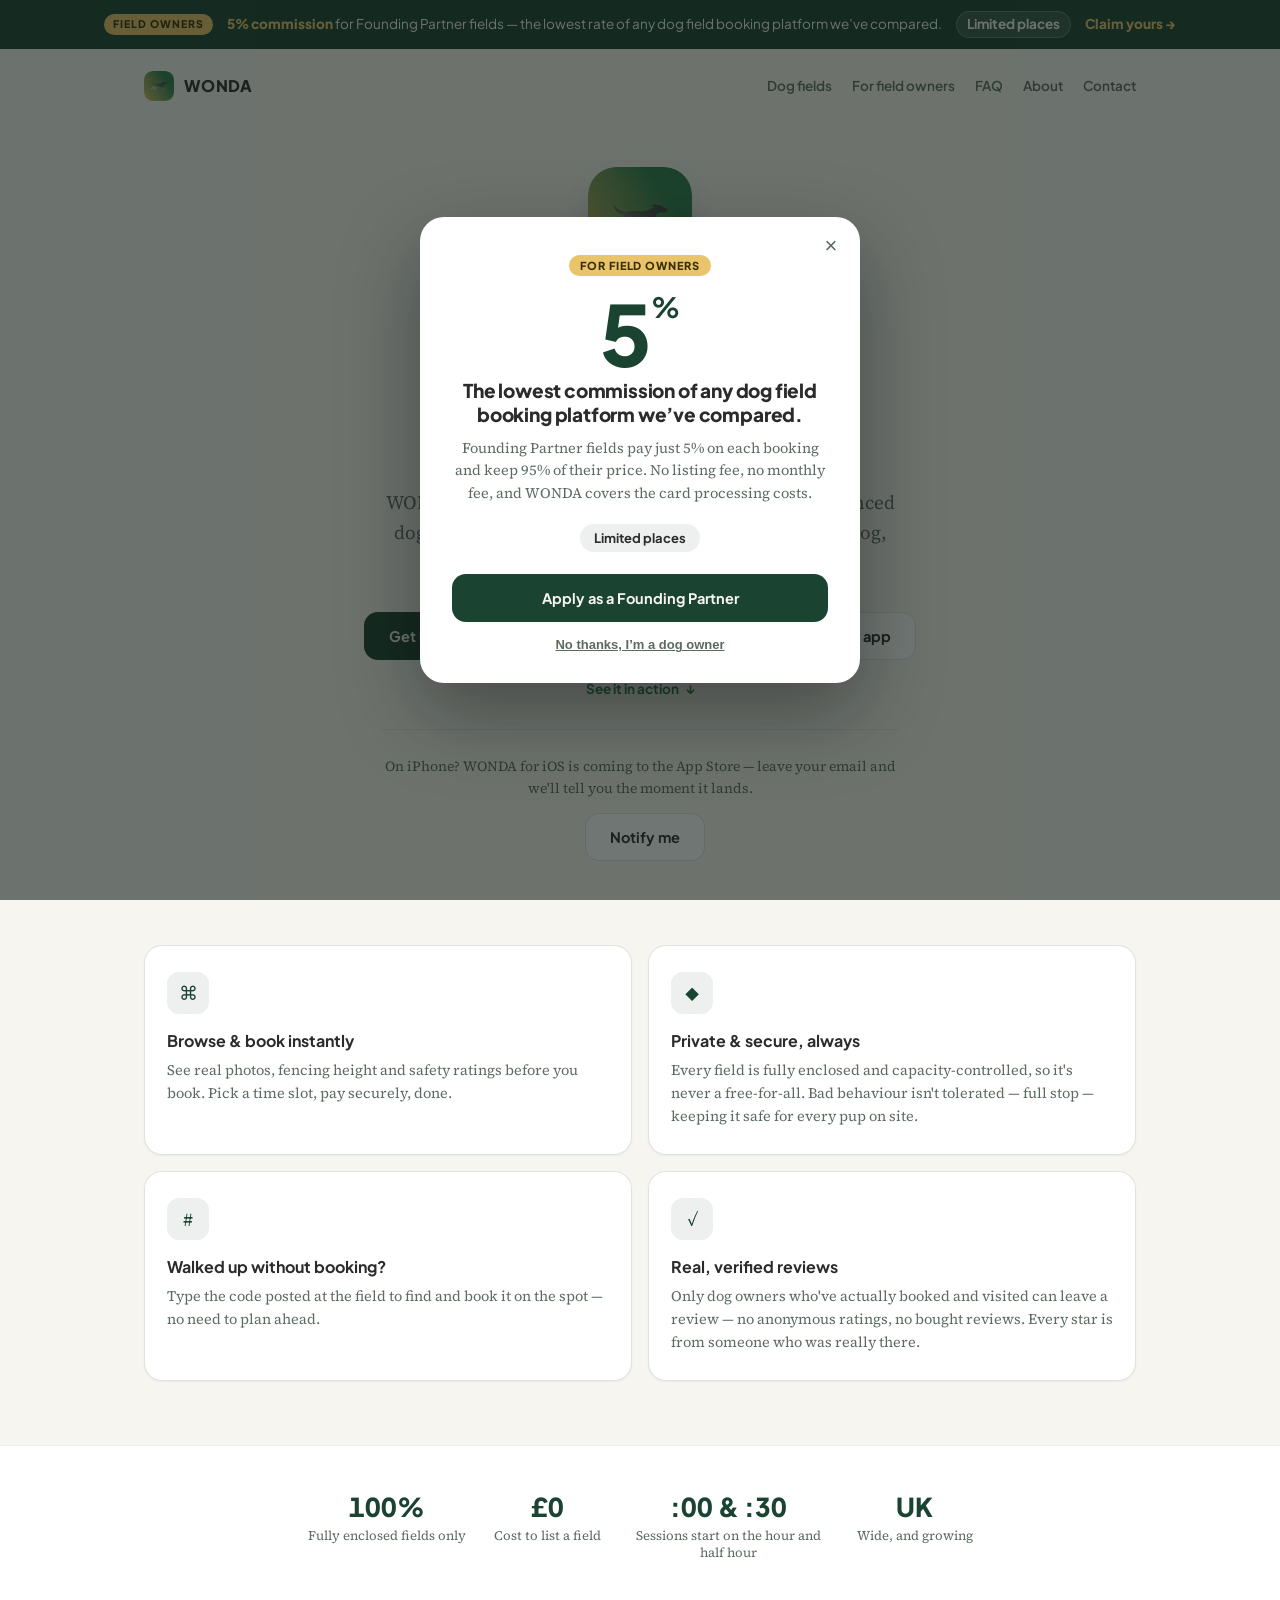
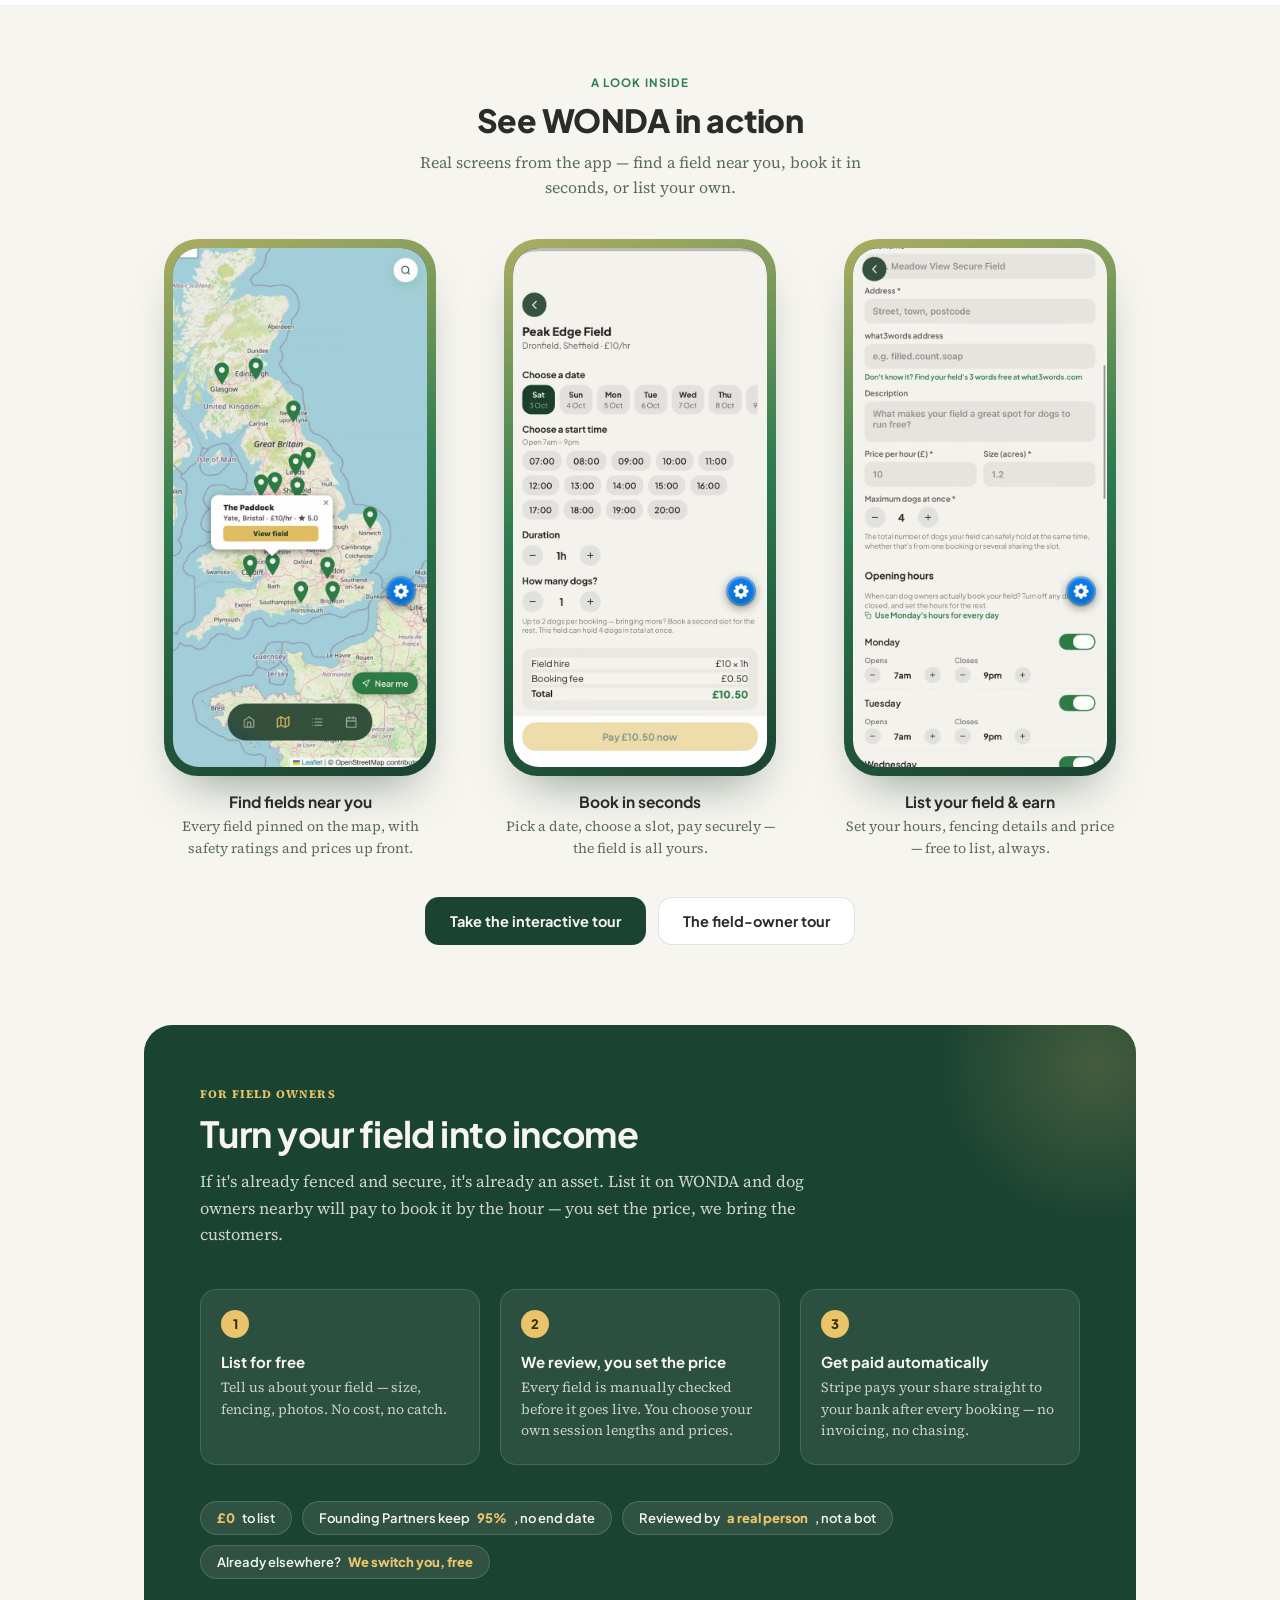
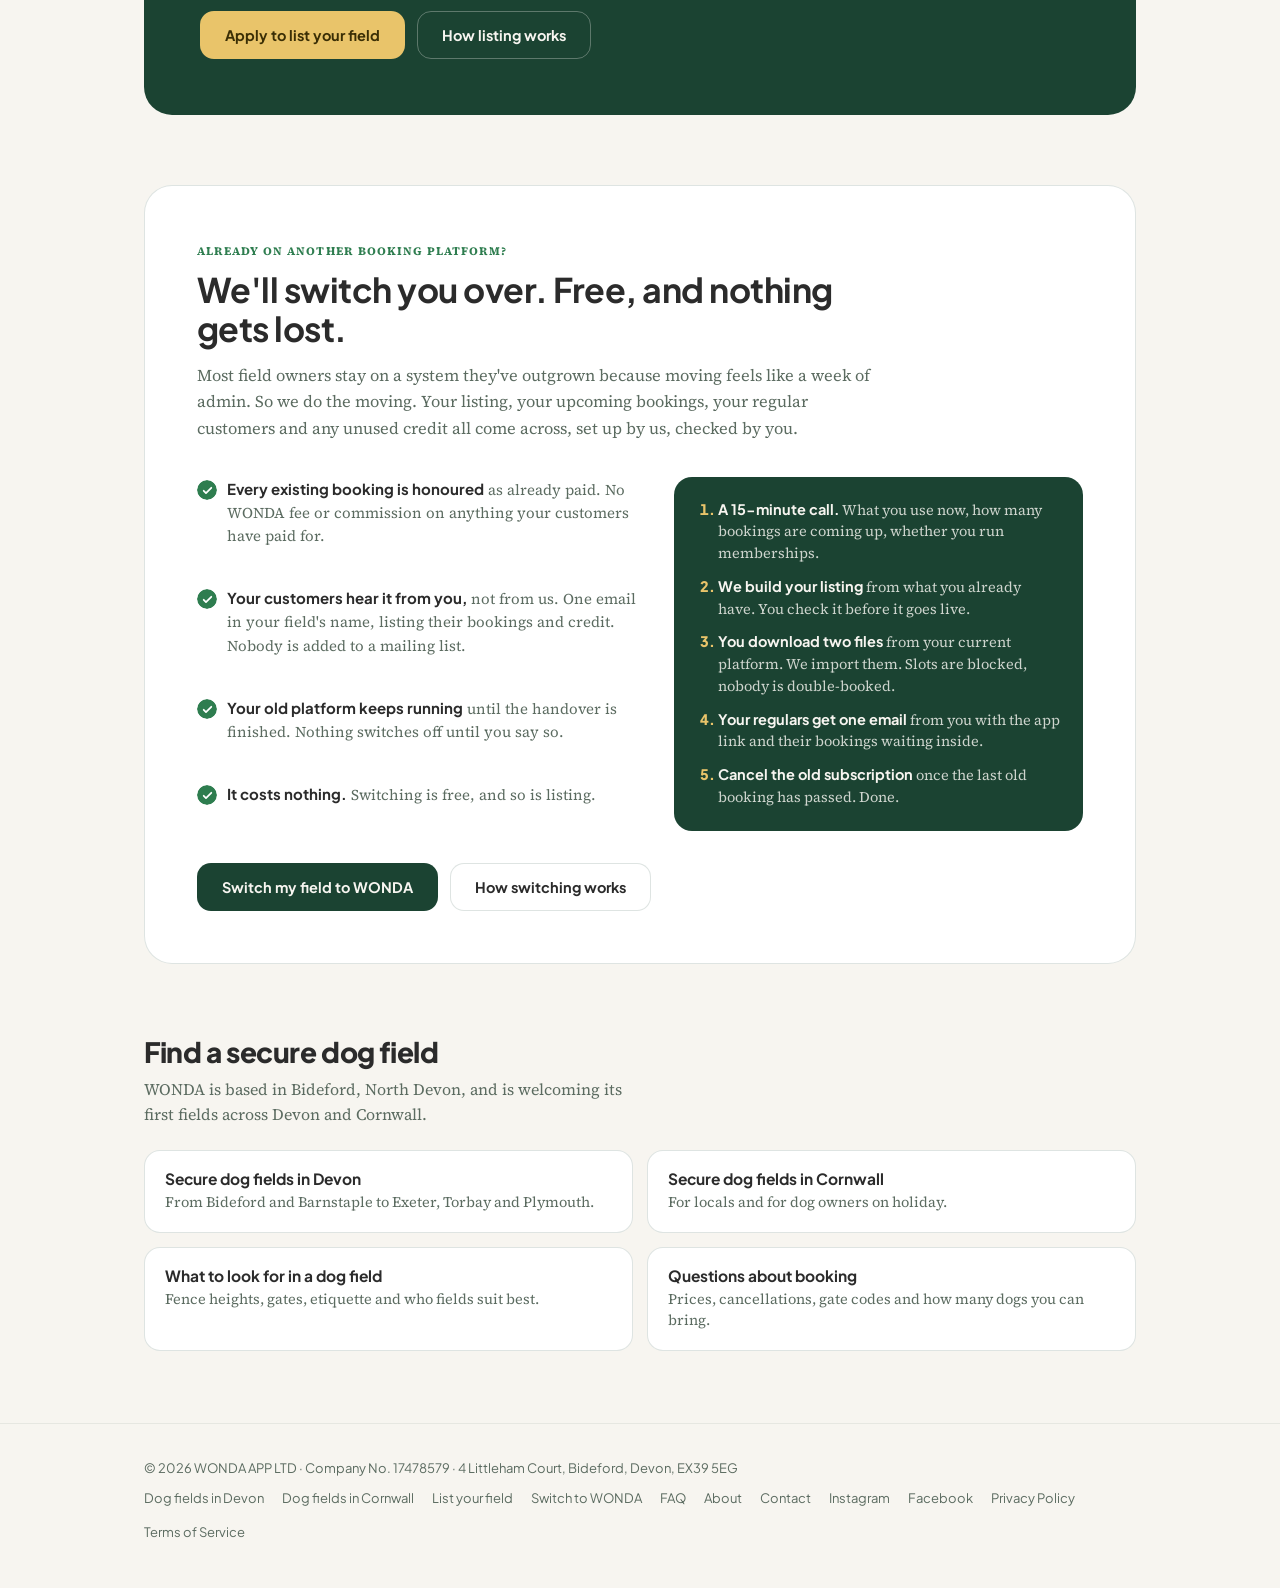
==== commit d45e8798: "Founding Partner 5% has no end date; add referral month and card-fee terms WONDA keeps the right to " ====
--- a/index.html
+++ b/index.html
@@ -834,7 +834,7 @@
 
       <div class="host-stats">
         <span class="host-stat"><b>£0</b> to list</span>
-        <span class="host-stat">Founding Partners keep <b>95%</b>, for good</span>
+        <span class="host-stat">Founding Partners keep <b>95%</b>, no end date</span>
         <span class="host-stat">Reviewed by <b>a real person</b>, not a bot</span>
         <span class="host-stat">Already elsewhere? <b>We switch you, free</b></span>
       </div>
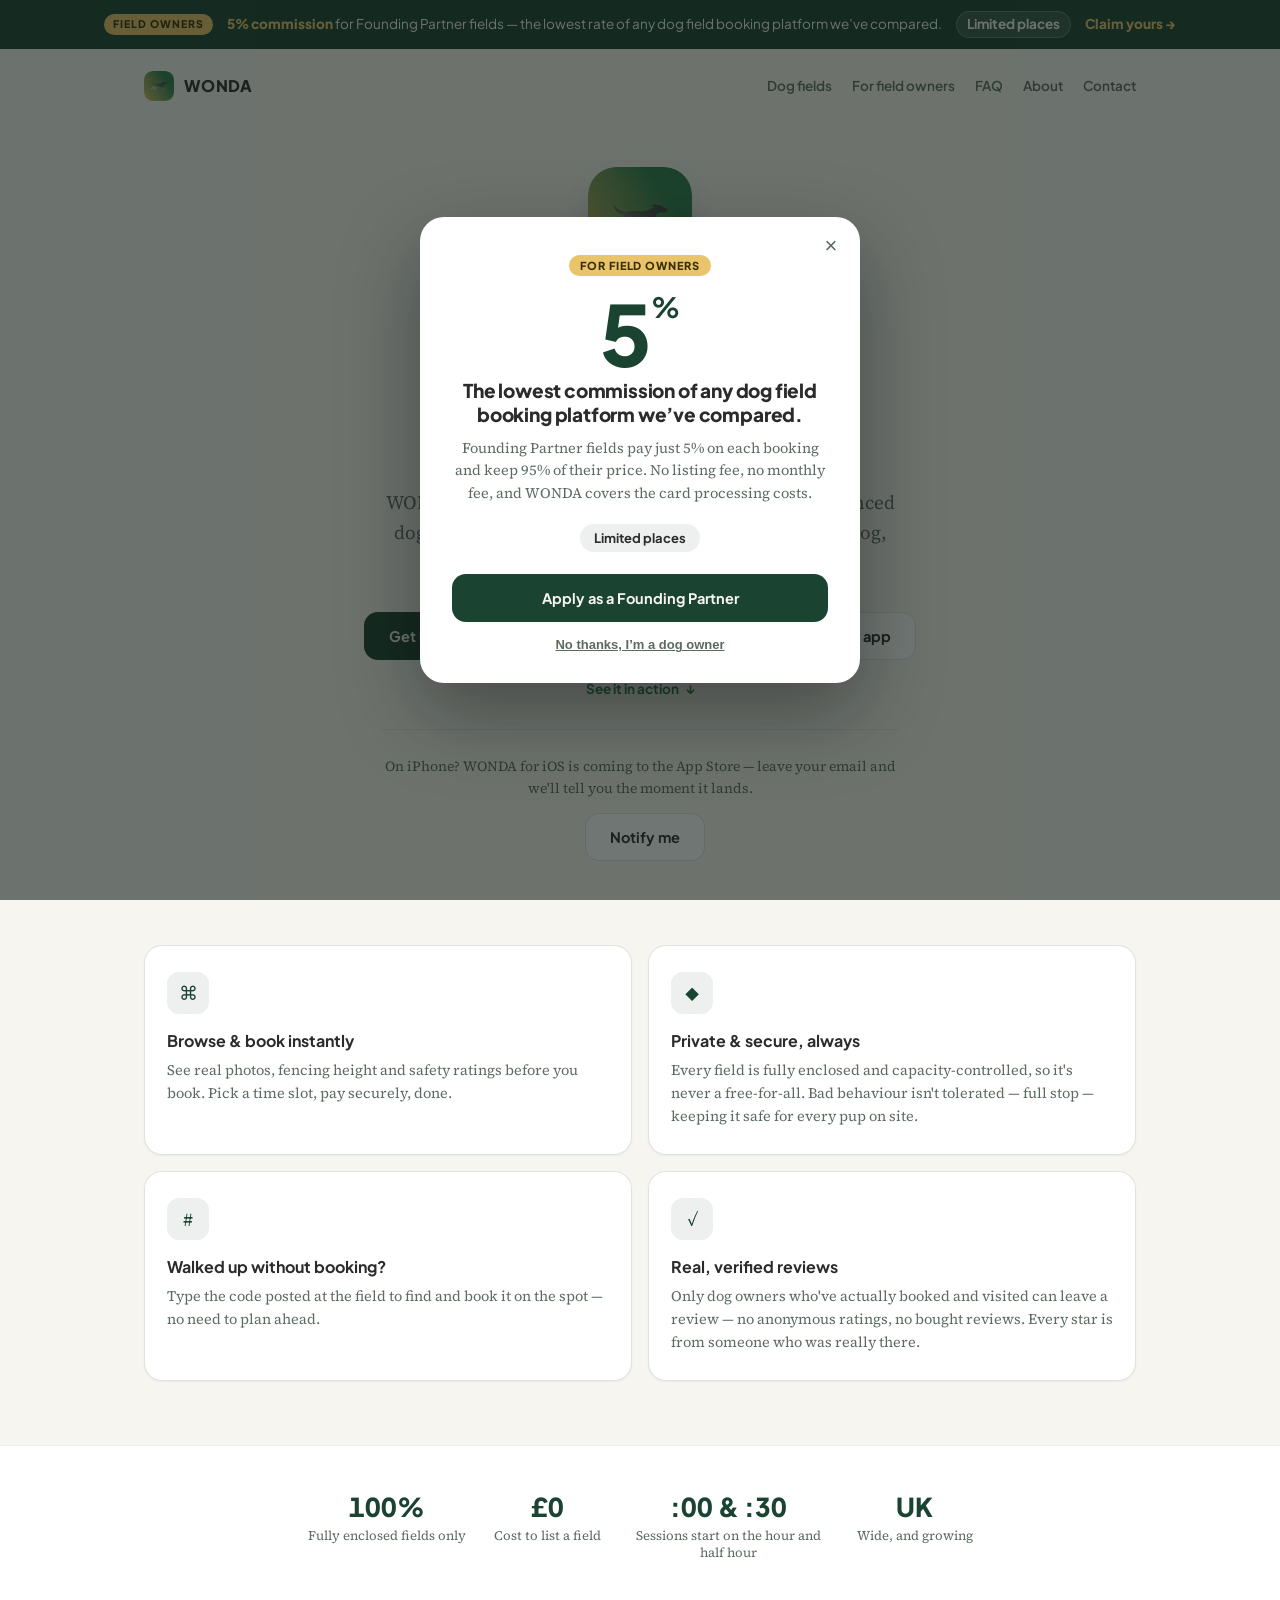
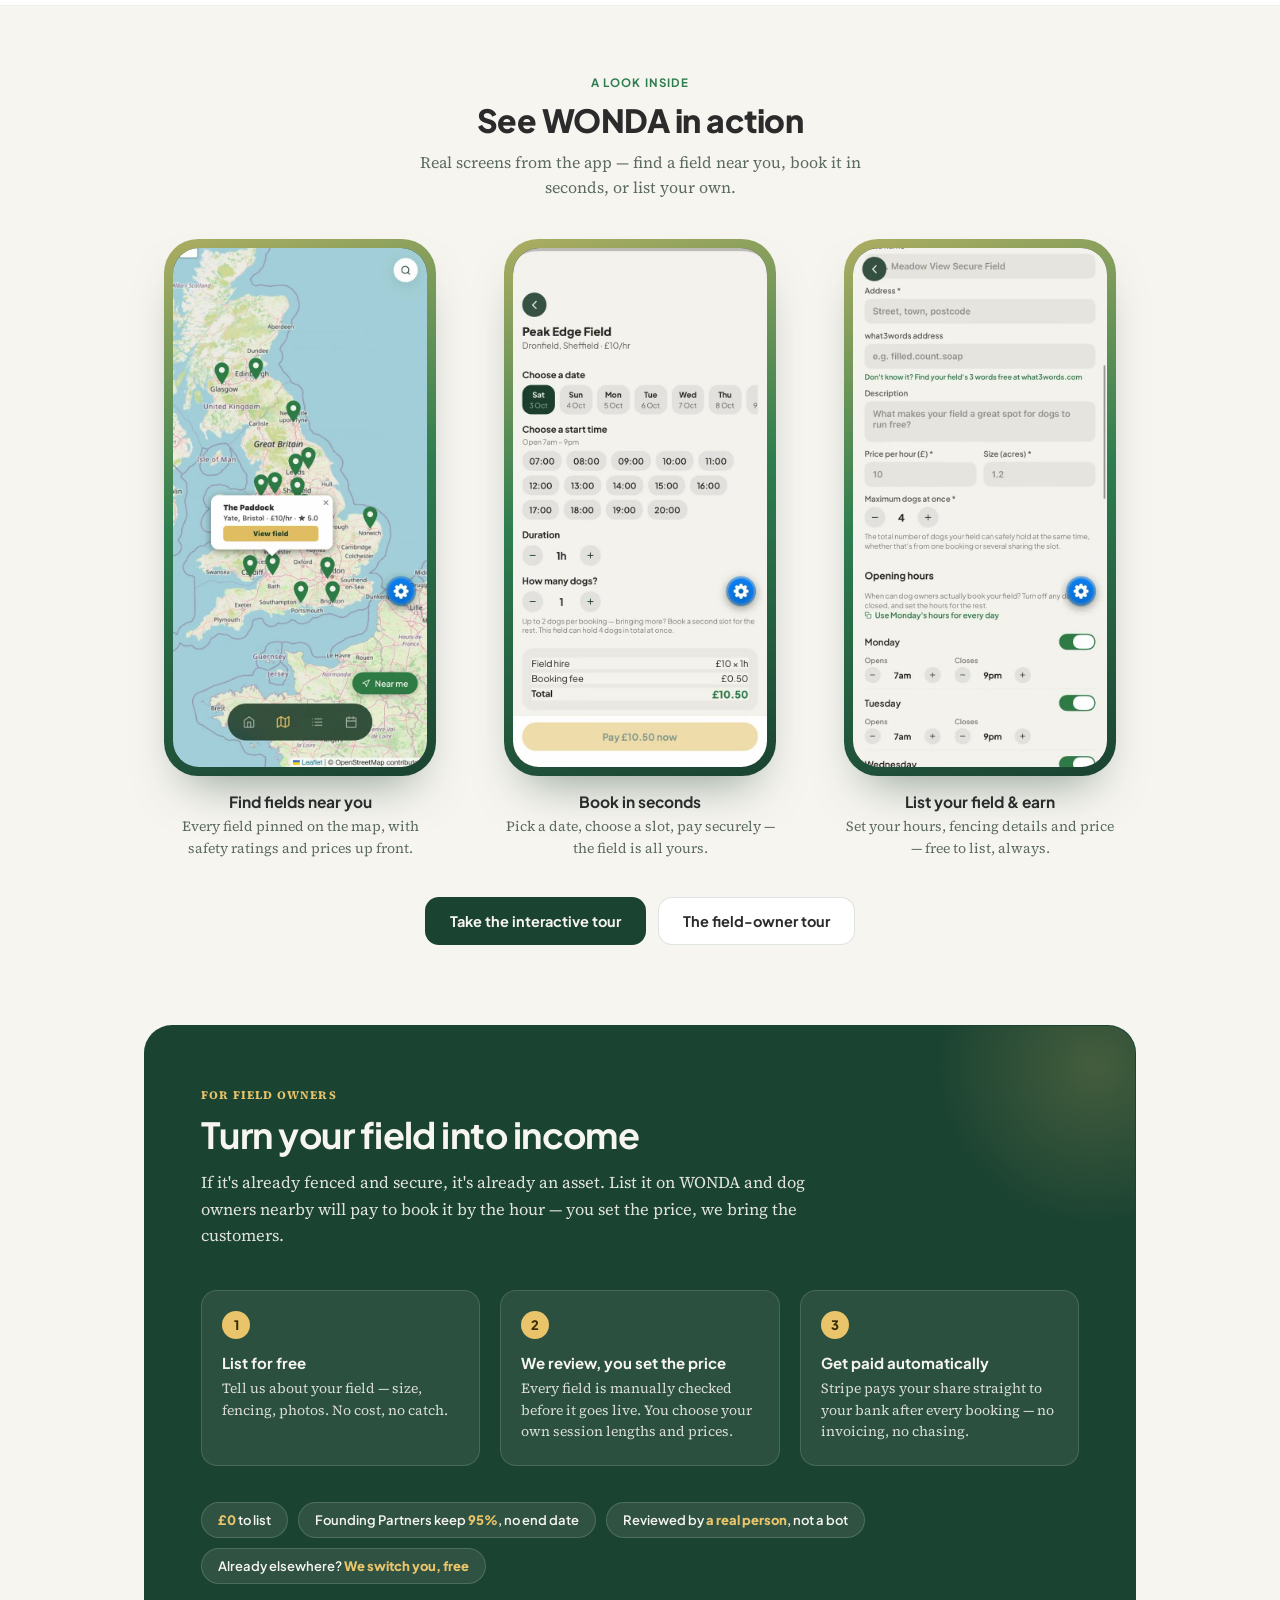
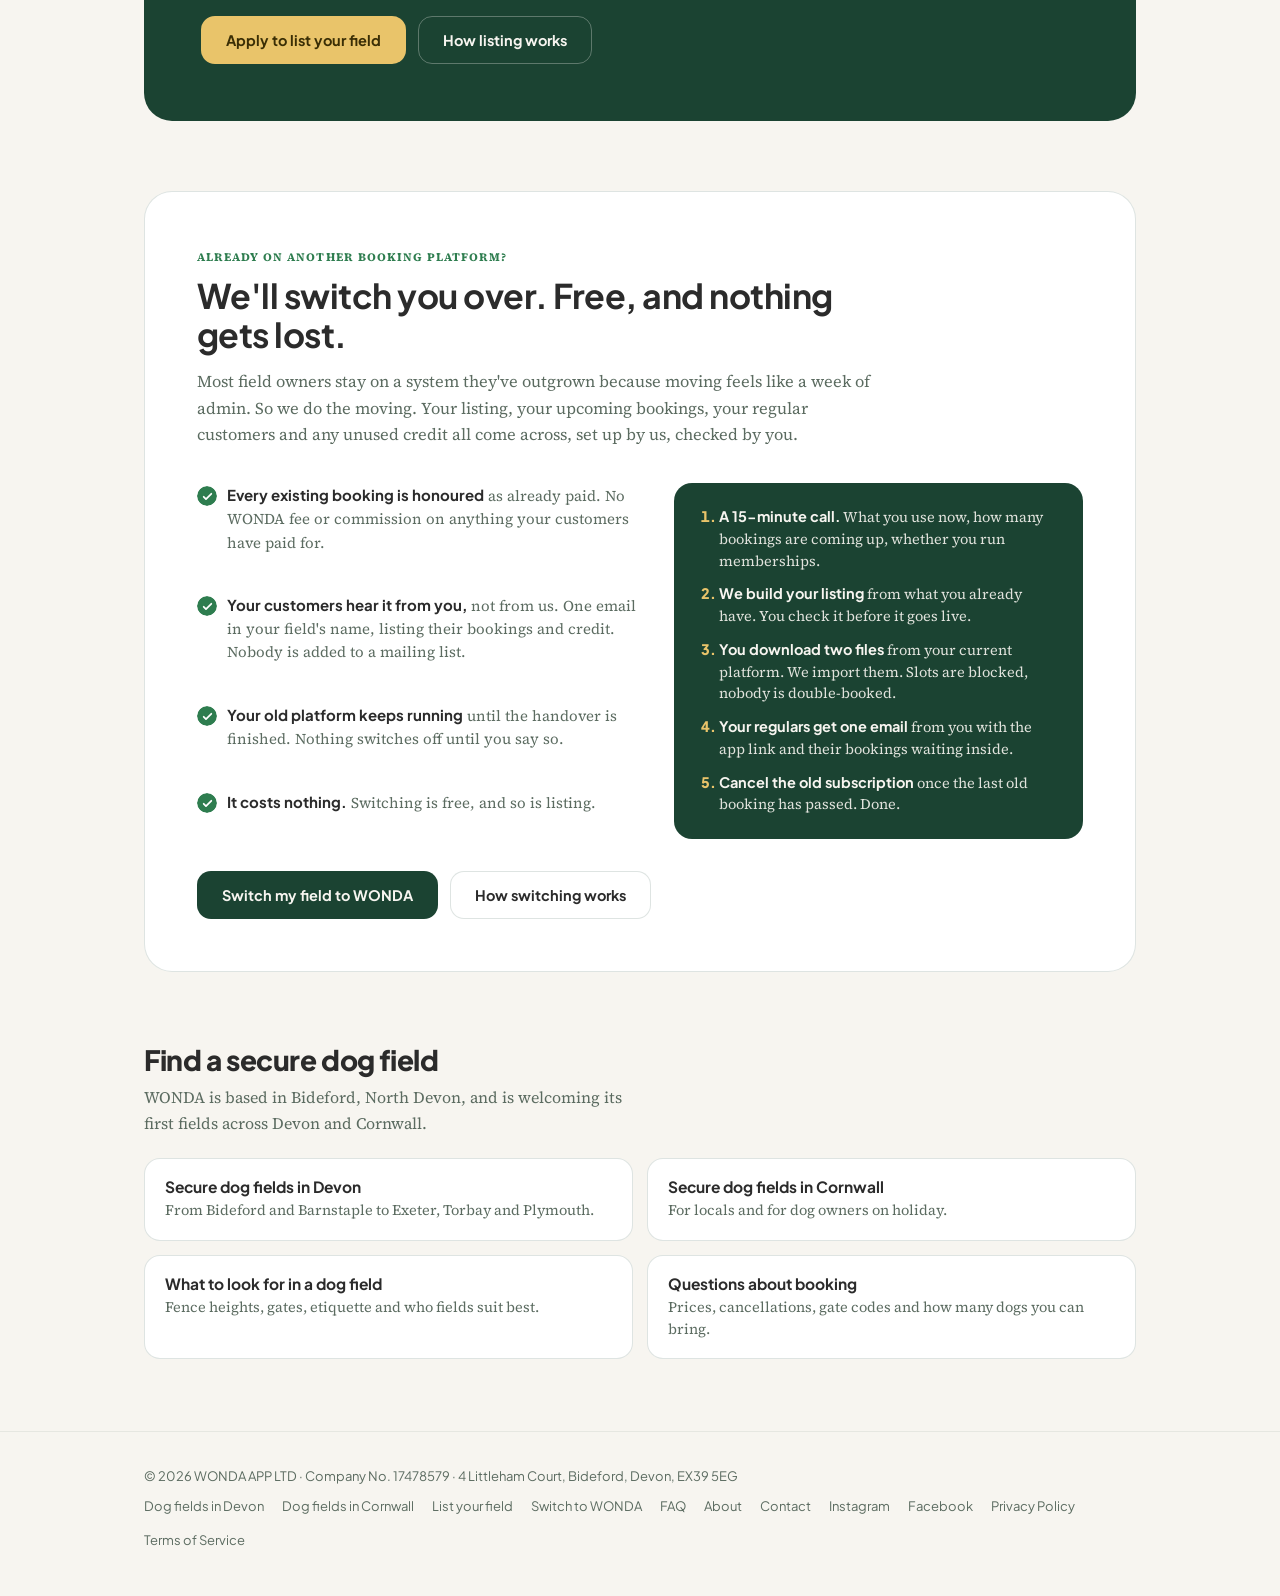
==== commit 367a8a53: "Dark mode: keep dark-pine blocks deep green instead of pale mint In dark mode --accent-deep is swapp" ====
--- a/index.html
+++ b/index.html
@@ -31,6 +31,12 @@
     --ink-muted:#5B6B60;
     --accent:#2E7D4F;
     --accent-deep:#1B4332;
+    /* Dark-pine BACKGROUNDS (banner, field-owner card, switch steps).
+       Kept separate from --accent-deep, which is also used for text and
+       turns mint in dark mode: using it as a background put off-white
+       text on pale mint and made those blocks unreadable on dark phones. */
+    --deep:#1B4332;
+    --deep-edge:transparent;
     --gold:#E9C46A;
     --border:rgba(27,67,50,0.14);
     --border-soft:rgba(27,67,50,0.08);
@@ -45,6 +51,8 @@
       --ink-muted:#9AA79C;
       --accent:#7FCC9E;
       --accent-deep:#7FCC9E;
+      --deep:#1B4332;
+      --deep-edge:rgba(127,204,158,0.22);
       --gold:#E9C46A;
       --border:rgba(255,255,255,0.10);
       --border-soft:rgba(255,255,255,0.06);
@@ -75,7 +83,7 @@
   .rate-banner{
     display:flex;align-items:center;justify-content:center;flex-wrap:wrap;gap:8px 14px;
     padding:11px 18px;
-    background:var(--accent-deep);
+    background:var(--deep);
     color:#F7F5F0;
     text-decoration:none;
     font-family:'Plus Jakarta Sans',system-ui,sans-serif;
@@ -108,6 +116,9 @@
     padding:20px;
     opacity:0;transition:opacity .25s ease;
   }
+  /* The hidden attribute must win over display:flex above, or the invisible
+     backdrop sits over the whole page and blocks every click. */
+  .rate-pop-backdrop[hidden]{display:none;}
   .rate-pop-backdrop.is-open{opacity:1;}
   .rate-pop{
     position:relative;
@@ -459,7 +470,8 @@
   .host-card{
     position:relative;
     overflow:hidden;
-    background:var(--accent-deep);
+    background:var(--deep);
+    border:1px solid var(--deep-edge);
     color:#F7F5F0;
     border-radius:28px;
     padding:clamp(32px,5vw,56px);
@@ -492,7 +504,7 @@
   }
   .host-card > .host-top > p{
     font-family:'Source Serif 4',serif;
-    color:rgba(247,245,240,0.82);
+    color:rgba(247,245,240,0.9);
     margin:0;
     font-size:16.5px;
     line-height:1.62;
@@ -530,7 +542,7 @@
   .step p{
     font-family:'Source Serif 4',serif;
     font-size:14px;line-height:1.55;
-    color:rgba(247,245,240,0.78);
+    color:rgba(247,245,240,0.86);
     margin:0;
   }
 
@@ -540,12 +552,15 @@
     margin-bottom:32px;
   }
   .host-stat{
-    display:inline-flex;align-items:center;gap:7px;
+    /* inline-block, not inline-flex: with flex the text either side of the
+       bold figure became separate items and wrapped into ragged columns on
+       phone widths. */
+    display:inline-block;
     background:rgba(247,245,240,0.09);
     border:1px solid rgba(247,245,240,0.16);
     border-radius:999px;
     padding:8px 16px;
-    font-size:13px;font-weight:600;
+    font-size:13px;font-weight:600;line-height:1.4;
     font-family:'Plus Jakarta Sans',sans-serif;
     color:#F7F5F0;
   }
@@ -609,7 +624,8 @@
   }
   .switch-steps{
     margin:0;padding:22px 22px 22px 44px;
-    background:var(--accent-deep);
+    background:var(--deep);
+    border:1px solid var(--deep-edge);
     color:#F7F5F0;
     border-radius:18px;
     display:grid;gap:11px;
@@ -618,7 +634,7 @@
   }
   .switch-steps li::marker{color:var(--gold);font-family:'Plus Jakarta Sans',sans-serif;font-weight:800;}
   .switch-steps li b{font-family:'Plus Jakarta Sans',sans-serif;font-weight:700;color:#F7F5F0;}
-  .switch-steps li{color:rgba(247,245,240,0.82);}
+  .switch-steps li{color:rgba(247,245,240,0.9);}
   .switch-card .cta-row{justify-content:flex-start;}
 
   /* ---- Footer ---- */
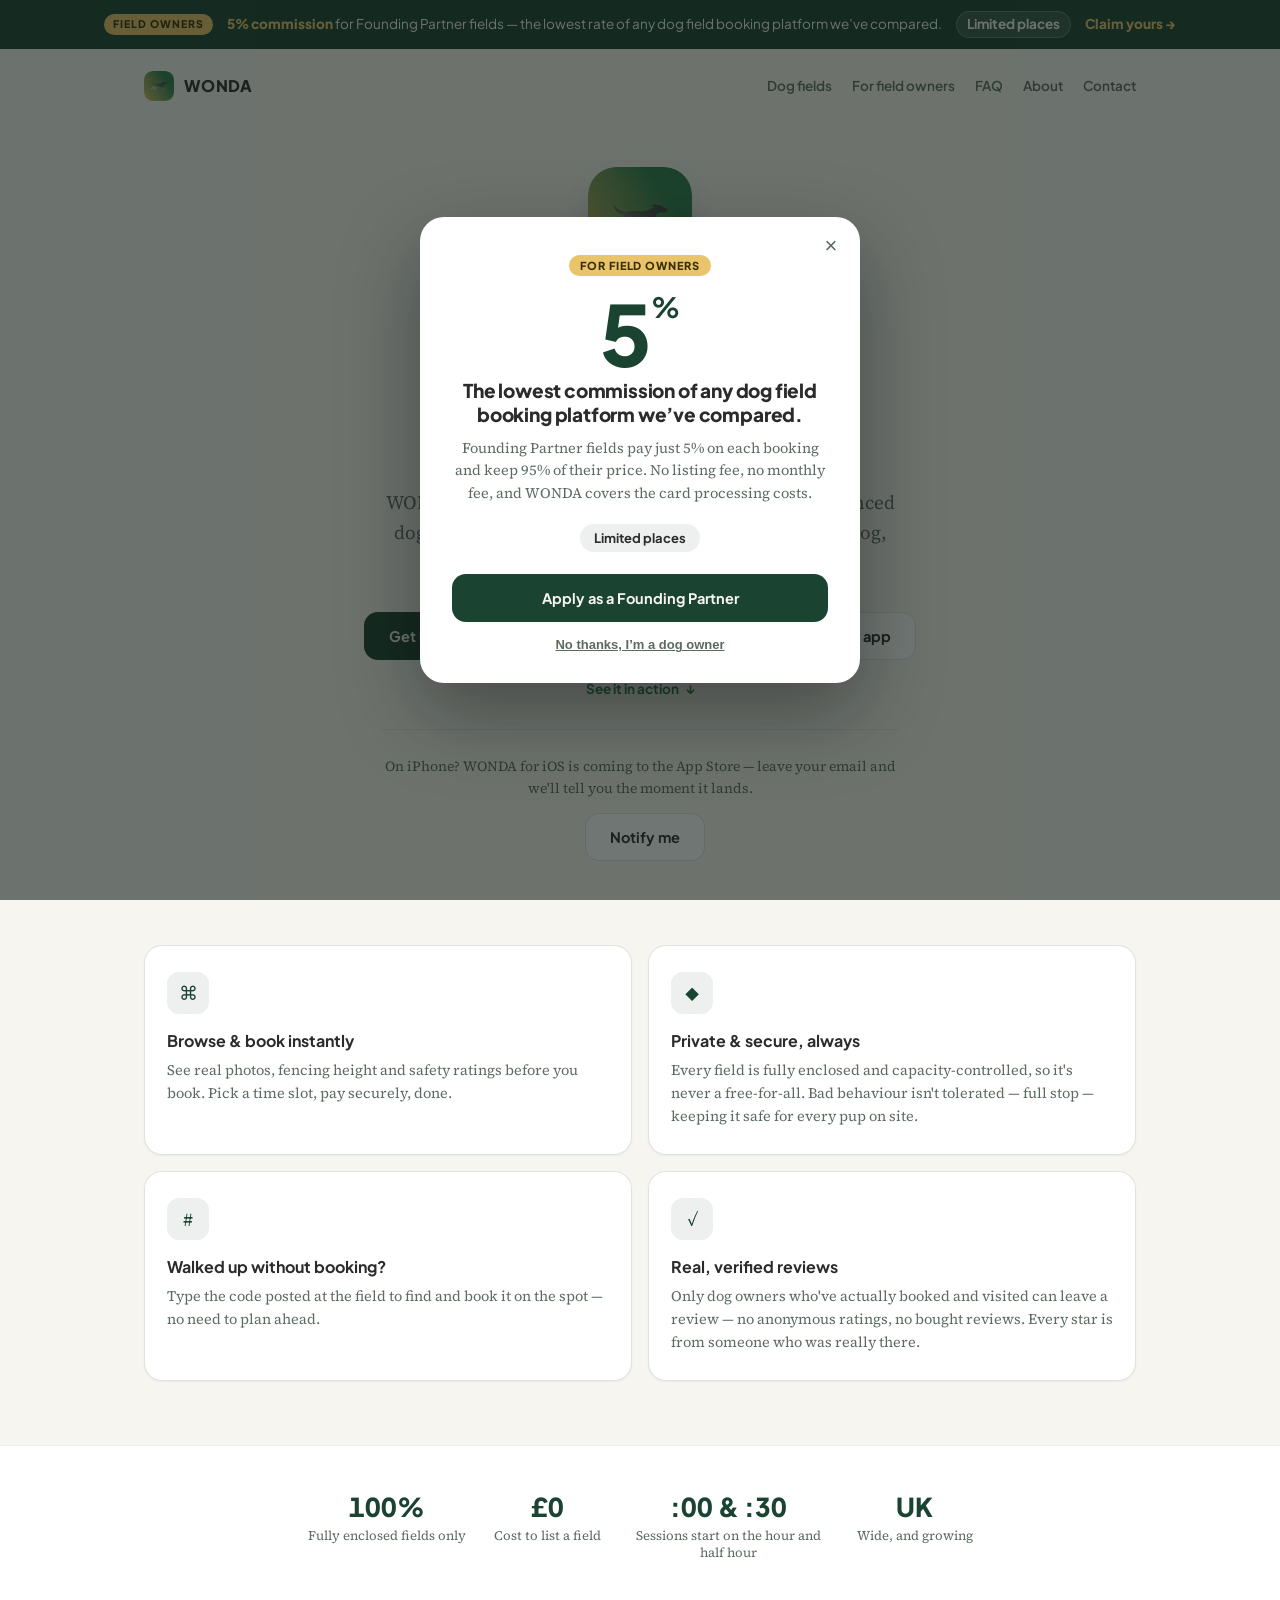
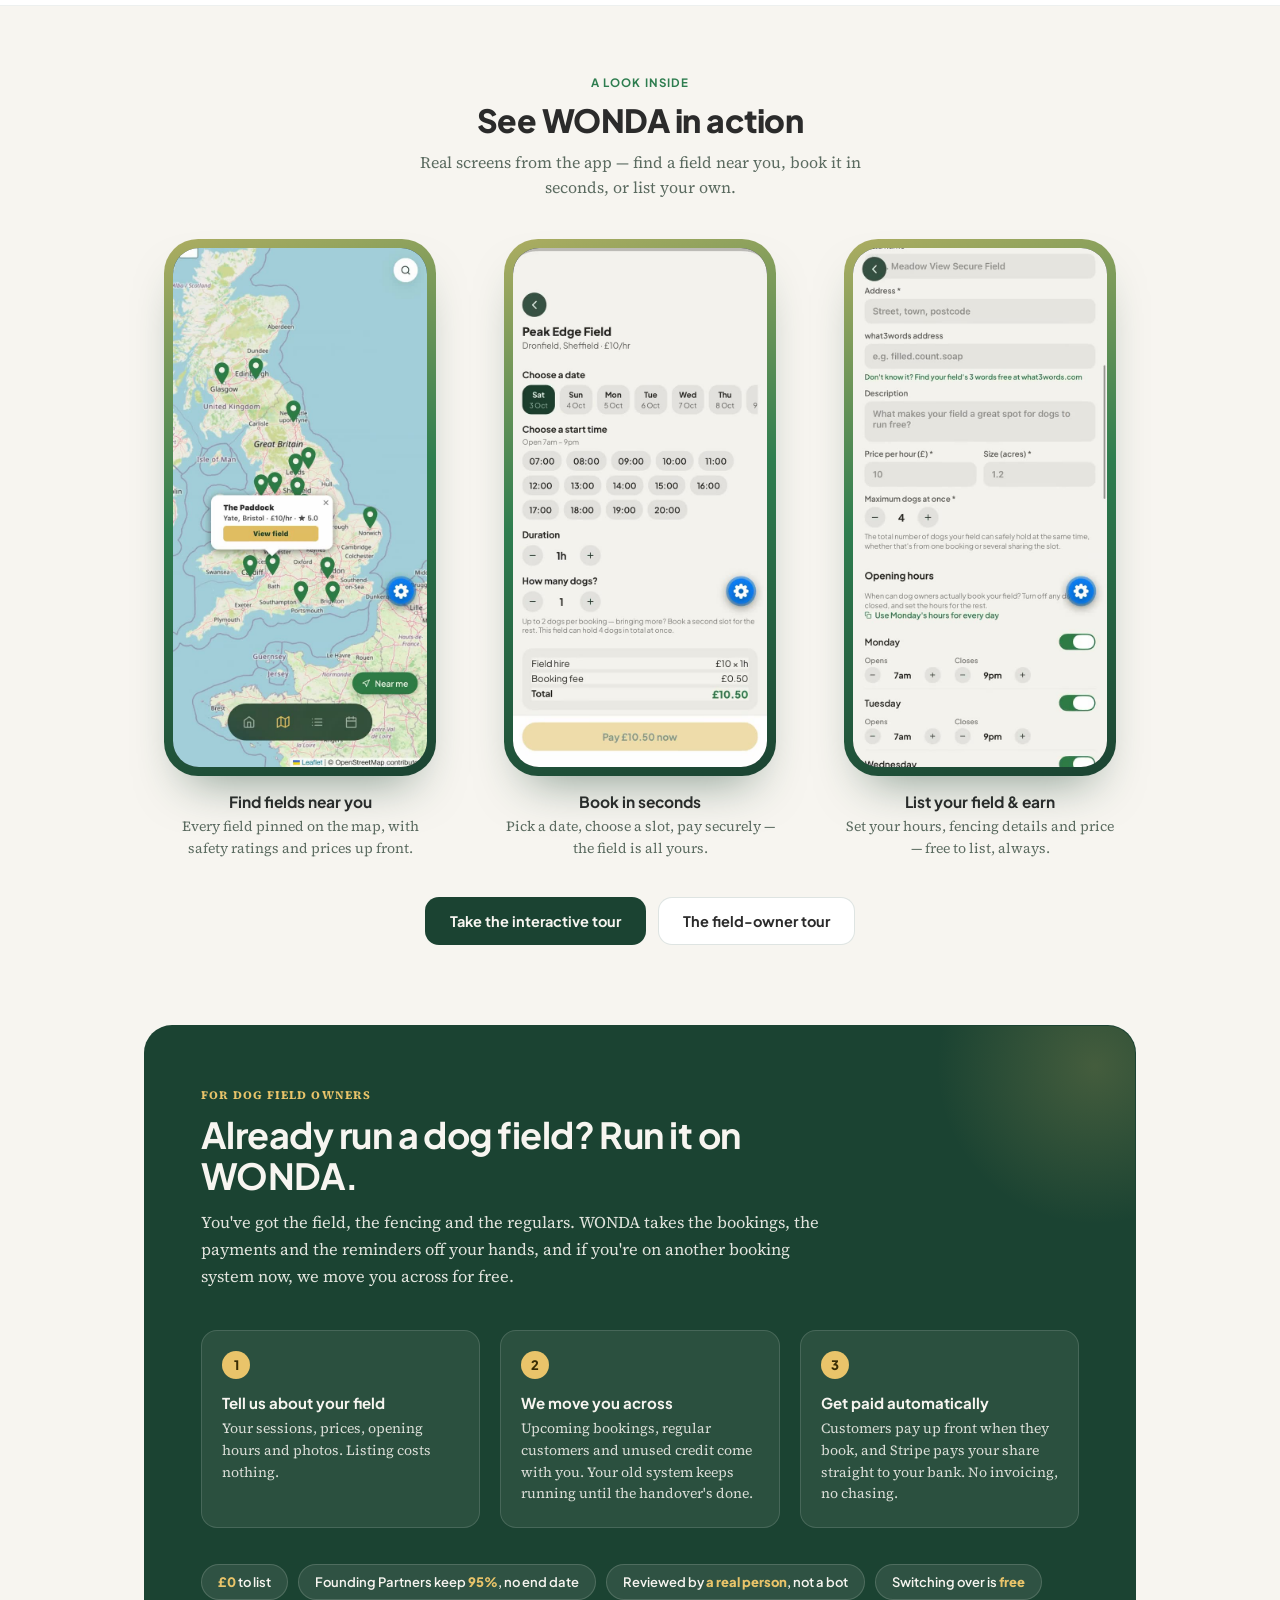
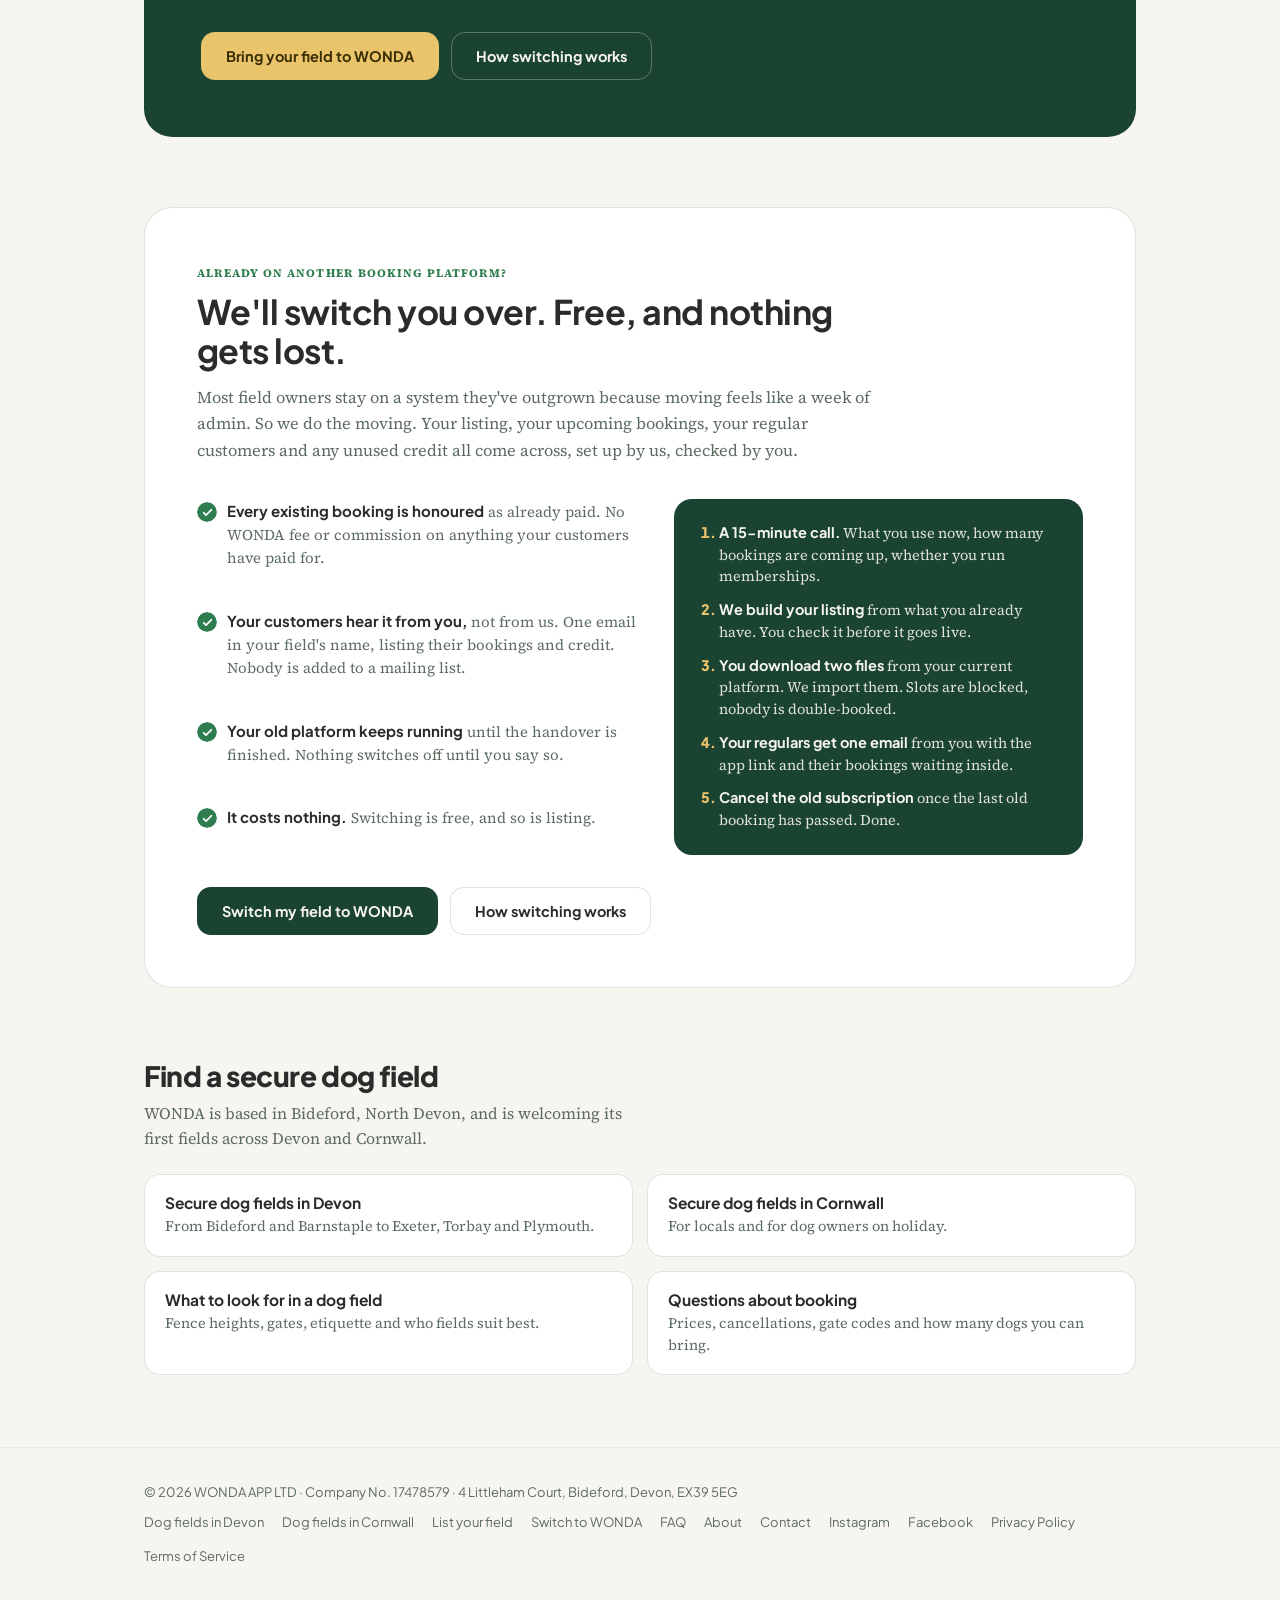
==== commit 50fab3cb: "Home: speak to fields already in business, not owners of spare land The field-owner card read as if " ====
--- a/index.html
+++ b/index.html
@@ -825,26 +825,26 @@
   <div class="wrap">
     <div class="host-card reveal">
       <div class="host-top">
-        <span class="host-eyebrow">For field owners</span>
-        <h2>Turn your field into income</h2>
-        <p>If it's already fenced and secure, it's already an asset. List it on WONDA and dog owners nearby will pay to book it by the hour — you set the price, we bring the customers.</p>
+        <span class="host-eyebrow">For dog field owners</span>
+        <h2>Already run a dog field? Run it on WONDA.</h2>
+        <p>You've got the field, the fencing and the regulars. WONDA takes the bookings, the payments and the reminders off your hands, and if you're on another booking system now, we move you across for free.</p>
       </div>
 
       <div class="steps">
         <div class="step reveal">
           <span class="step-num">1</span>
-          <h4>List for free</h4>
-          <p>Tell us about your field — size, fencing, photos. No cost, no catch.</p>
+          <h4>Tell us about your field</h4>
+          <p>Your sessions, prices, opening hours and photos. Listing costs nothing.</p>
         </div>
         <div class="step reveal">
           <span class="step-num">2</span>
-          <h4>We review, you set the price</h4>
-          <p>Every field is manually checked before it goes live. You choose your own session lengths and prices.</p>
+          <h4>We move you across</h4>
+          <p>Upcoming bookings, regular customers and unused credit come with you. Your old system keeps running until the handover's done.</p>
         </div>
         <div class="step reveal">
           <span class="step-num">3</span>
           <h4>Get paid automatically</h4>
-          <p>Stripe pays your share straight to your bank after every booking — no invoicing, no chasing.</p>
+          <p>Customers pay up front when they book, and Stripe pays your share straight to your bank. No invoicing, no chasing.</p>
         </div>
       </div>
 
@@ -852,12 +852,12 @@
         <span class="host-stat"><b>£0</b> to list</span>
         <span class="host-stat">Founding Partners keep <b>95%</b>, no end date</span>
         <span class="host-stat">Reviewed by <b>a real person</b>, not a bot</span>
-        <span class="host-stat">Already elsewhere? <b>We switch you, free</b></span>
+        <span class="host-stat">Switching over is <b>free</b></span>
       </div>
 
       <div class="cta-row">
-        <a class="btn btn-gold" href="https://wonda.expo.app/host/apply">Apply to list your field</a>
-        <a class="btn btn-ghost-light" href="/list-your-field/">How listing works</a>
+        <a class="btn btn-gold" href="https://wonda.expo.app/host/apply">Bring your field to WONDA</a>
+        <a class="btn btn-ghost-light" href="#switch">How switching works</a>
       </div>
     </div>
   </div>
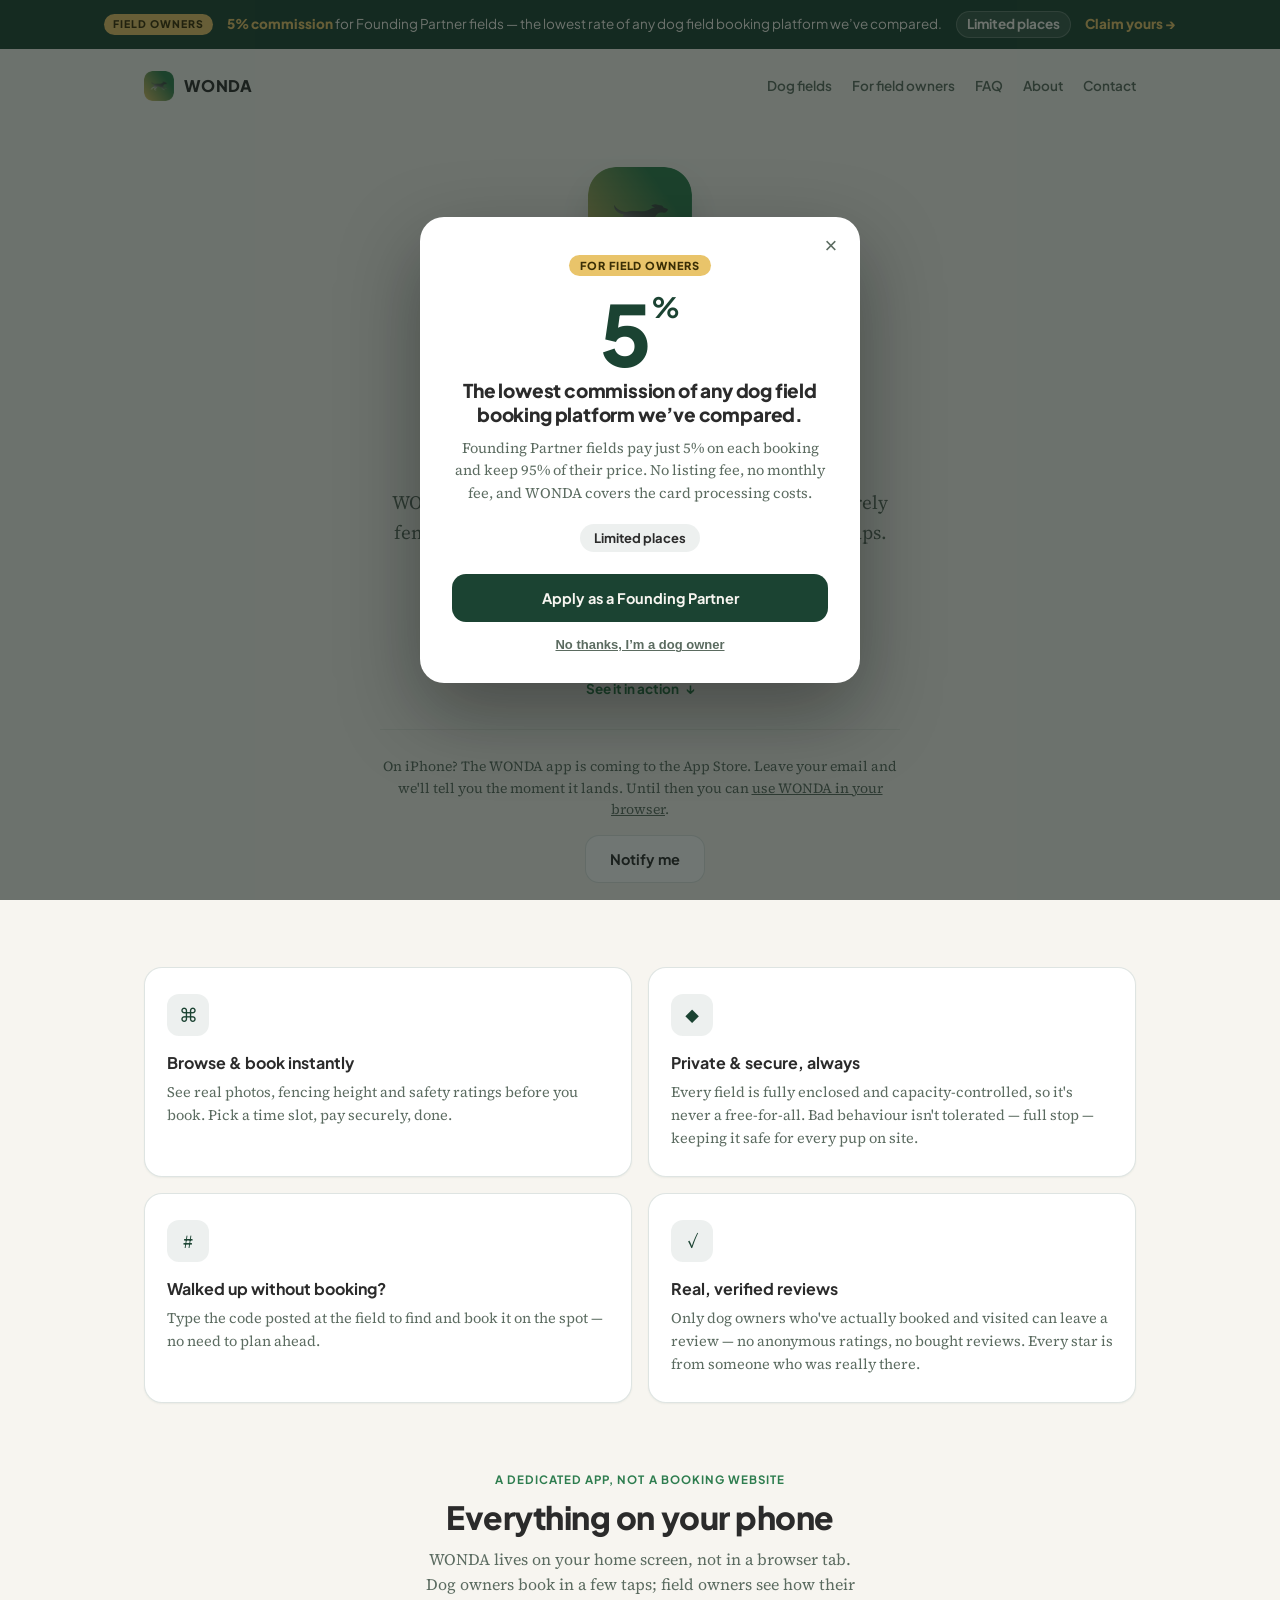
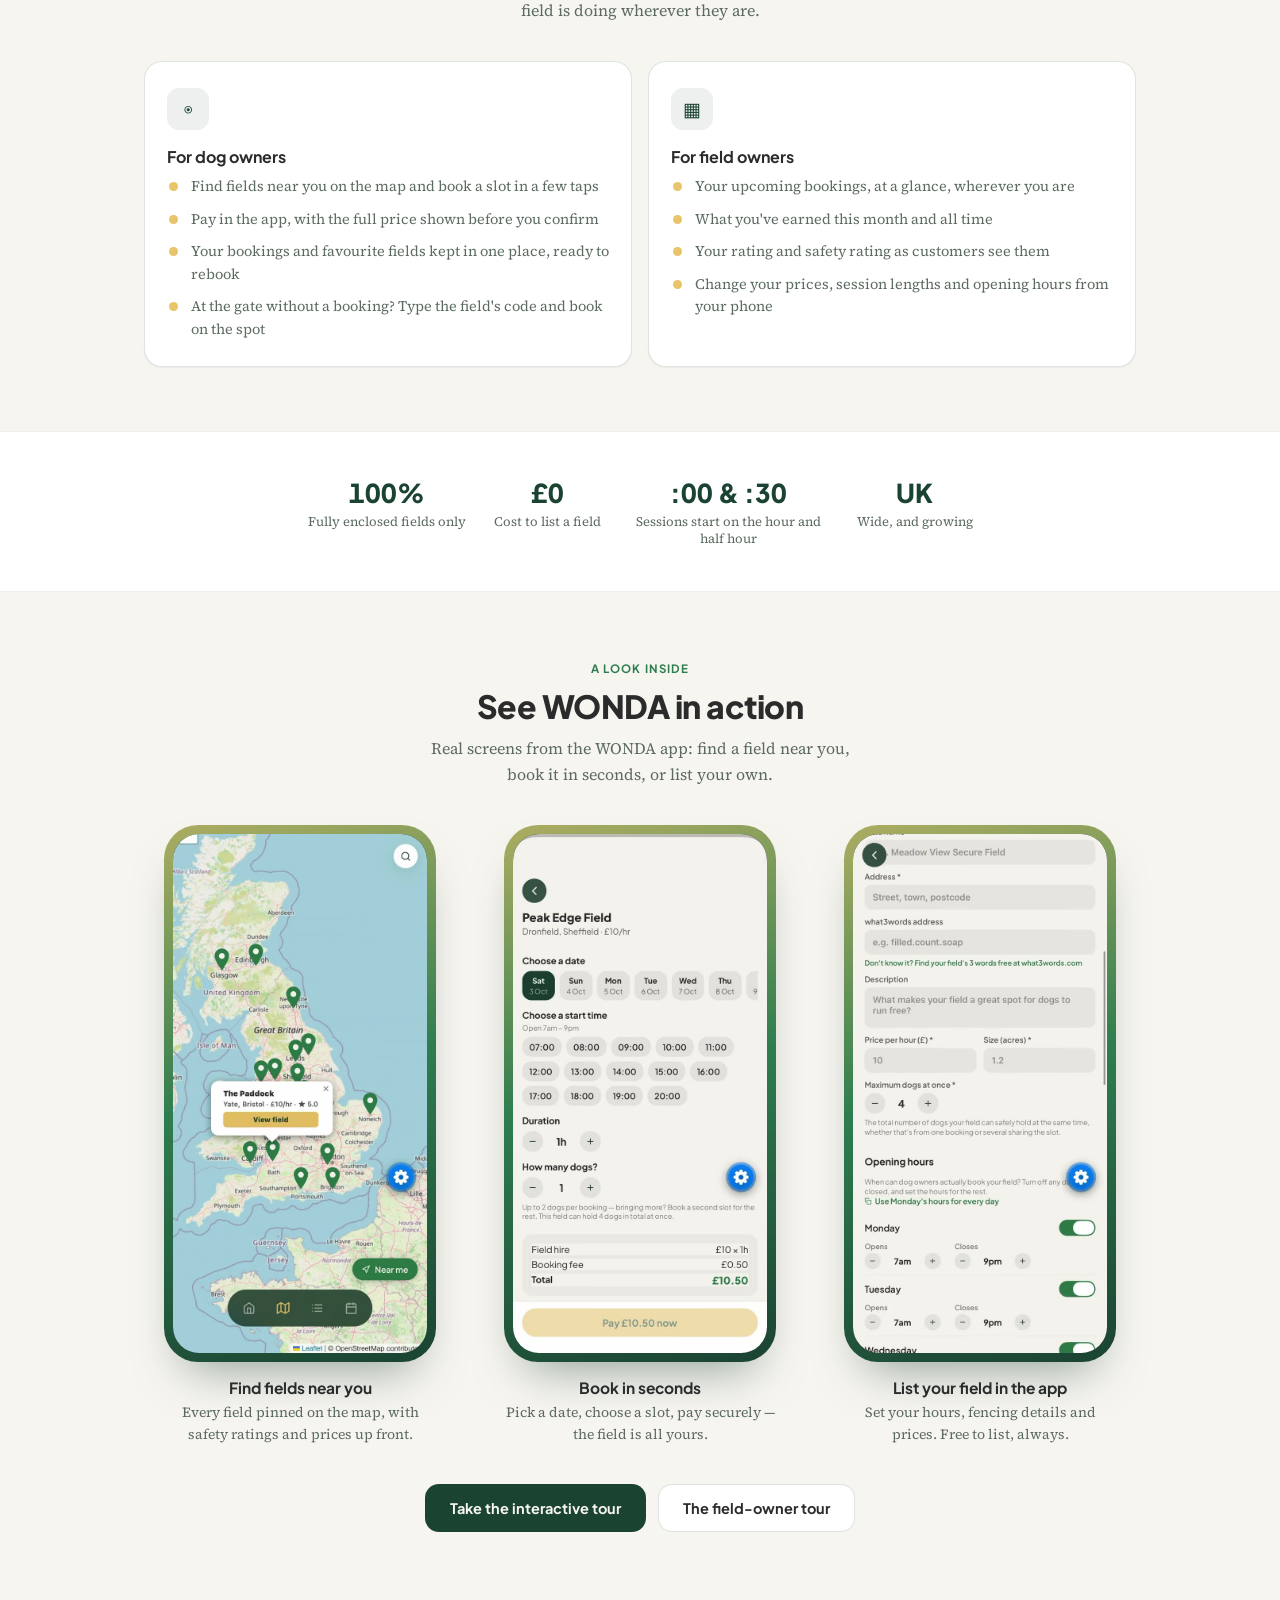
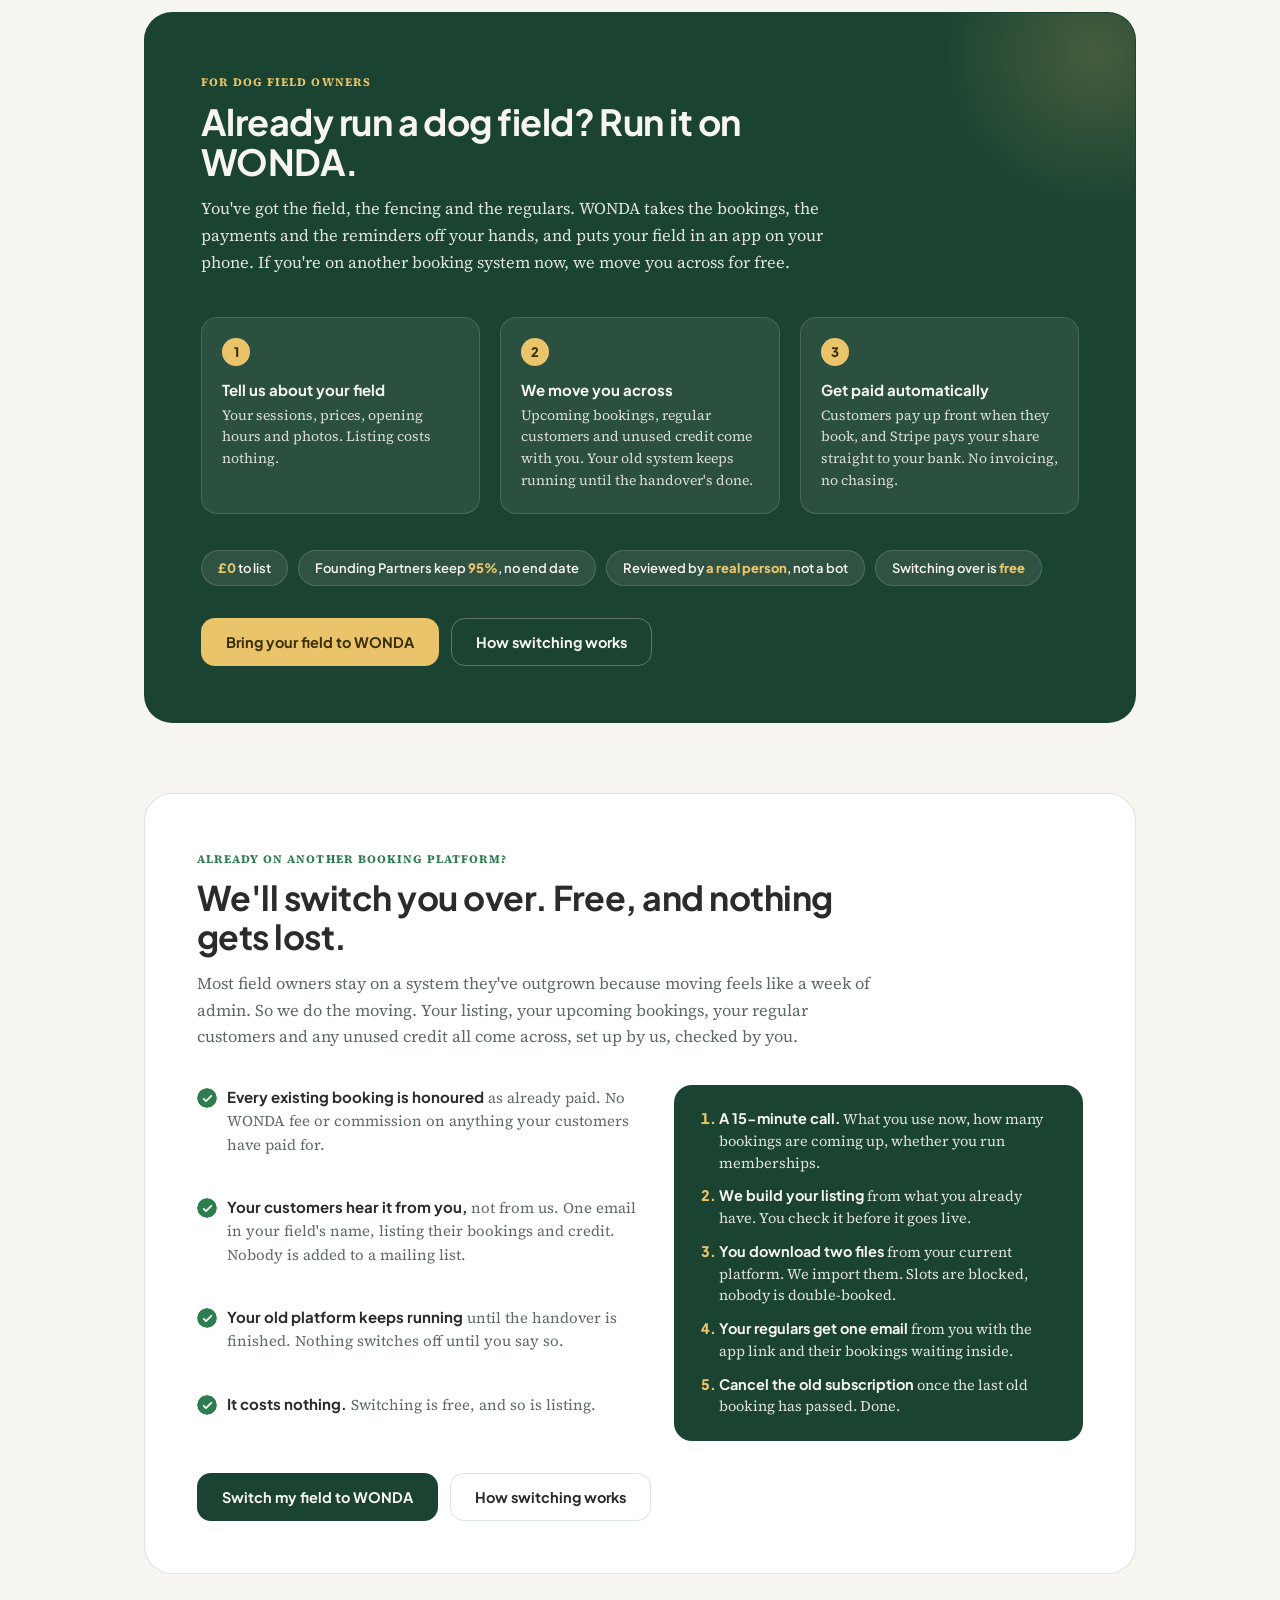
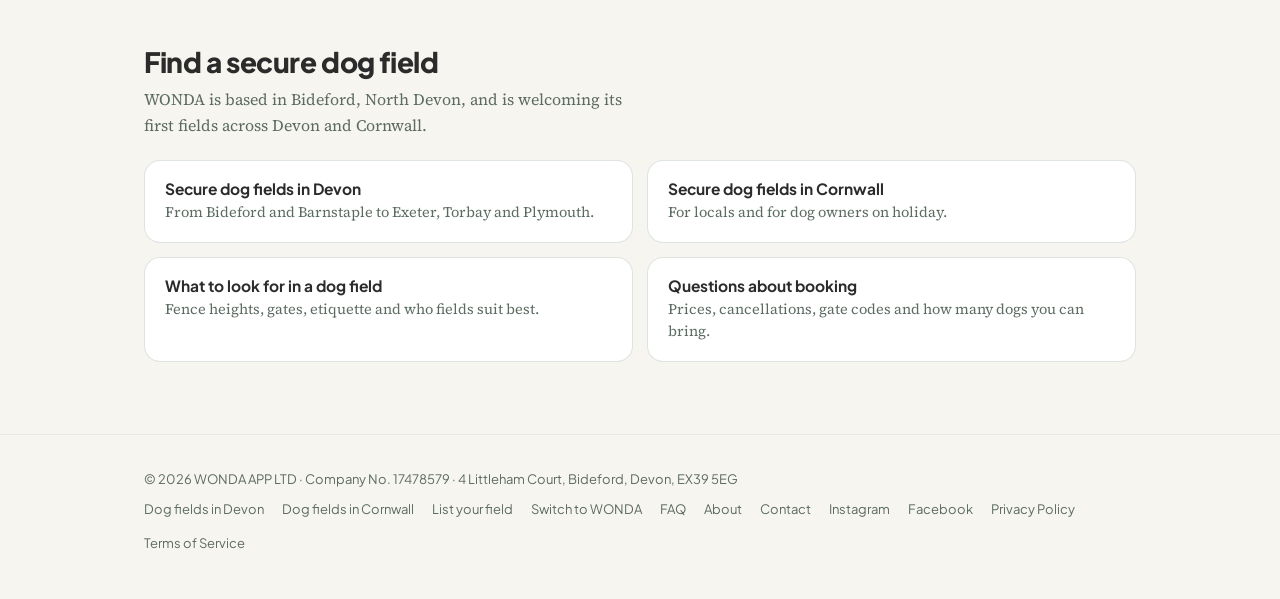
==== commit d0bc93ad: "Present WONDA as a dedicated mobile app, not an online booking system Hero, About, FAQ, the area pag" ====
--- a/index.html
+++ b/index.html
@@ -5,7 +5,7 @@
 <title>WONDA | Book Secure Dog Fields by the Hour in Devon &amp; Cornwall</title>
 <link rel="canonical" href="https://wonda.dog/">
 <meta name="viewport" content="width=device-width, initial-scale=1">
-<meta name="description" content="Book private, securely fenced dog fields by the hour with WONDA. On Google Play now, with fields joining across Devon and Cornwall. Free for field owners to list.">
+<meta name="description" content="WONDA is the app for booking private, securely fenced dog fields by the hour. Download it on Google Play now, iPhone coming soon. Field owners run their field from the same app, free to list.">
 <meta name="theme-color" content="#1B4332">
 <meta property="og:type" content="website">
 <meta property="og:site_name" content="WONDA">
@@ -401,6 +401,12 @@
   .card h3{font-size:16px;font-weight:700;margin:0 0 8px;}
   .card p{font-size:14.5px;line-height:1.58;color:var(--ink-muted);margin:0;}
 
+  /* ---- Everything on your phone ---- */
+  section.pocket{padding-block:0 64px;}
+  .pocket-list{list-style:none;margin:0;padding:0;display:grid;gap:10px;}
+  .pocket-list li{position:relative;padding-left:24px;font-size:14.5px;line-height:1.55;color:var(--ink-muted);}
+  .pocket-list li::before{content:"";position:absolute;left:2px;top:7px;width:9px;height:9px;border-radius:50%;background:var(--gold);}
+
   /* ---- Trust strip ---- */
   section.trust{
     background:var(--surface);
@@ -430,7 +436,7 @@
     color:var(--accent);
     margin-bottom:10px;
   }
-  .appshow h2{
+  .appshow h2, .pocket h2{
     font-size:clamp(24px,3.4vw,32px);font-weight:800;letter-spacing:-0.015em;
     margin:0 0 10px;text-wrap:balance;
   }
@@ -707,22 +713,21 @@
 <header class="hero">
   <div class="wrap">
     <img class="hero-logo" src="assets/logo-208.png" width="104" height="104" alt="WONDA logo">
-    <span class="pill"><span class="dot"></span> Now taking field listings across Devon &amp; Cornwall</span>
+    <span class="pill"><span class="dot"></span> The dog field app &middot; Android now, iPhone coming soon</span>
     <h1 class="headline">Find your dog's<br><em>perfect field</em></h1>
     <p class="lede">
-      WONDA connects dog owners with private, securely fenced dog fields —
-      book by the hour, no surprises. Just your dog, off the lead.
+      WONDA is an app for your phone. Find a private, securely fenced dog field
+      nearby, book a slot and pay in a few taps. Just your dog, off the lead.
     </p>
 
     <div class="cta-row">
       <a class="btn btn-primary" href="https://play.google.com/store/apps/details?id=dog.wonda.app">Get it on Google Play</a>
-      <a class="btn btn-ghost" href="https://wonda.expo.app/host/apply">List your field</a>
-      <a class="btn btn-ghost" href="https://wonda.expo.app">Open the web app</a>
+      <a class="btn btn-ghost" href="#host">Run a dog field?</a>
     </div>
     <a class="hero-peek" href="#app">See it in action <span aria-hidden="true">&darr;</span></a>
 
     <div class="app-notify">
-      <p>On iPhone? WONDA for iOS is coming to the App Store — leave your email and we'll tell you the moment it lands.</p>
+      <p>On iPhone? The WONDA app is coming to the App Store. Leave your email and we'll tell you the moment it lands. Until then you can <a class="text" href="https://wonda.expo.app">use WONDA in your browser</a>.</p>
       <form class="notify-form" id="notifyForm" novalidate>
         <input
           type="email"
@@ -767,6 +772,38 @@
   </div>
 </section>
 
+<section class="pocket">
+  <div class="wrap">
+    <div class="appshow-head reveal">
+      <span class="appshow-eyebrow">A dedicated app, not a booking website</span>
+      <h2>Everything on your phone</h2>
+      <p>WONDA lives on your home screen, not in a browser tab. Dog owners book in a few taps; field owners see how their field is doing wherever they are.</p>
+    </div>
+    <div class="grid">
+      <div class="card reveal">
+        <div class="icon">&#9673;</div>
+        <h3>For dog owners</h3>
+        <ul class="pocket-list">
+          <li>Find fields near you on the map and book a slot in a few taps</li>
+          <li>Pay in the app, with the full price shown before you confirm</li>
+          <li>Your bookings and favourite fields kept in one place, ready to rebook</li>
+          <li>At the gate without a booking? Type the field's code and book on the spot</li>
+        </ul>
+      </div>
+      <div class="card reveal">
+        <div class="icon">&#9638;</div>
+        <h3>For field owners</h3>
+        <ul class="pocket-list">
+          <li>Your upcoming bookings, at a glance, wherever you are</li>
+          <li>What you've earned this month and all time</li>
+          <li>Your rating and safety rating as customers see them</li>
+          <li>Change your prices, session lengths and opening hours from your phone</li>
+        </ul>
+      </div>
+    </div>
+  </div>
+</section>
+
 <section class="trust">
   <div class="wrap">
     <div class="trust-row">
@@ -783,7 +820,7 @@
     <div class="appshow-head reveal">
       <span class="appshow-eyebrow">A look inside</span>
       <h2>See WONDA in action</h2>
-      <p>Real screens from the app — find a field near you, book it in seconds, or list your own.</p>
+      <p>Real screens from the WONDA app: find a field near you, book it in seconds, or list your own.</p>
     </div>
     <div class="phone-grid">
       <div class="phone reveal">
@@ -810,8 +847,8 @@
                  autoplay muted loop playsinline preload="metadata"
                  aria-label="WONDA app listing form for field owners: hours, fencing and safety details"></video>
         </div>
-        <h3>List your field &amp; earn</h3>
-        <p>Set your hours, fencing details and price — free to list, always.</p>
+        <h3>List your field in the app</h3>
+        <p>Set your hours, fencing details and prices. Free to list, always.</p>
       </div>
     </div>
     <div class="appshow-cta reveal">
@@ -827,7 +864,7 @@
       <div class="host-top">
         <span class="host-eyebrow">For dog field owners</span>
         <h2>Already run a dog field? Run it on WONDA.</h2>
-        <p>You've got the field, the fencing and the regulars. WONDA takes the bookings, the payments and the reminders off your hands, and if you're on another booking system now, we move you across for free.</p>
+        <p>You've got the field, the fencing and the regulars. WONDA takes the bookings, the payments and the reminders off your hands, and puts your field in an app on your phone. If you're on another booking system now, we move you across for free.</p>
       </div>
 
       <div class="steps">
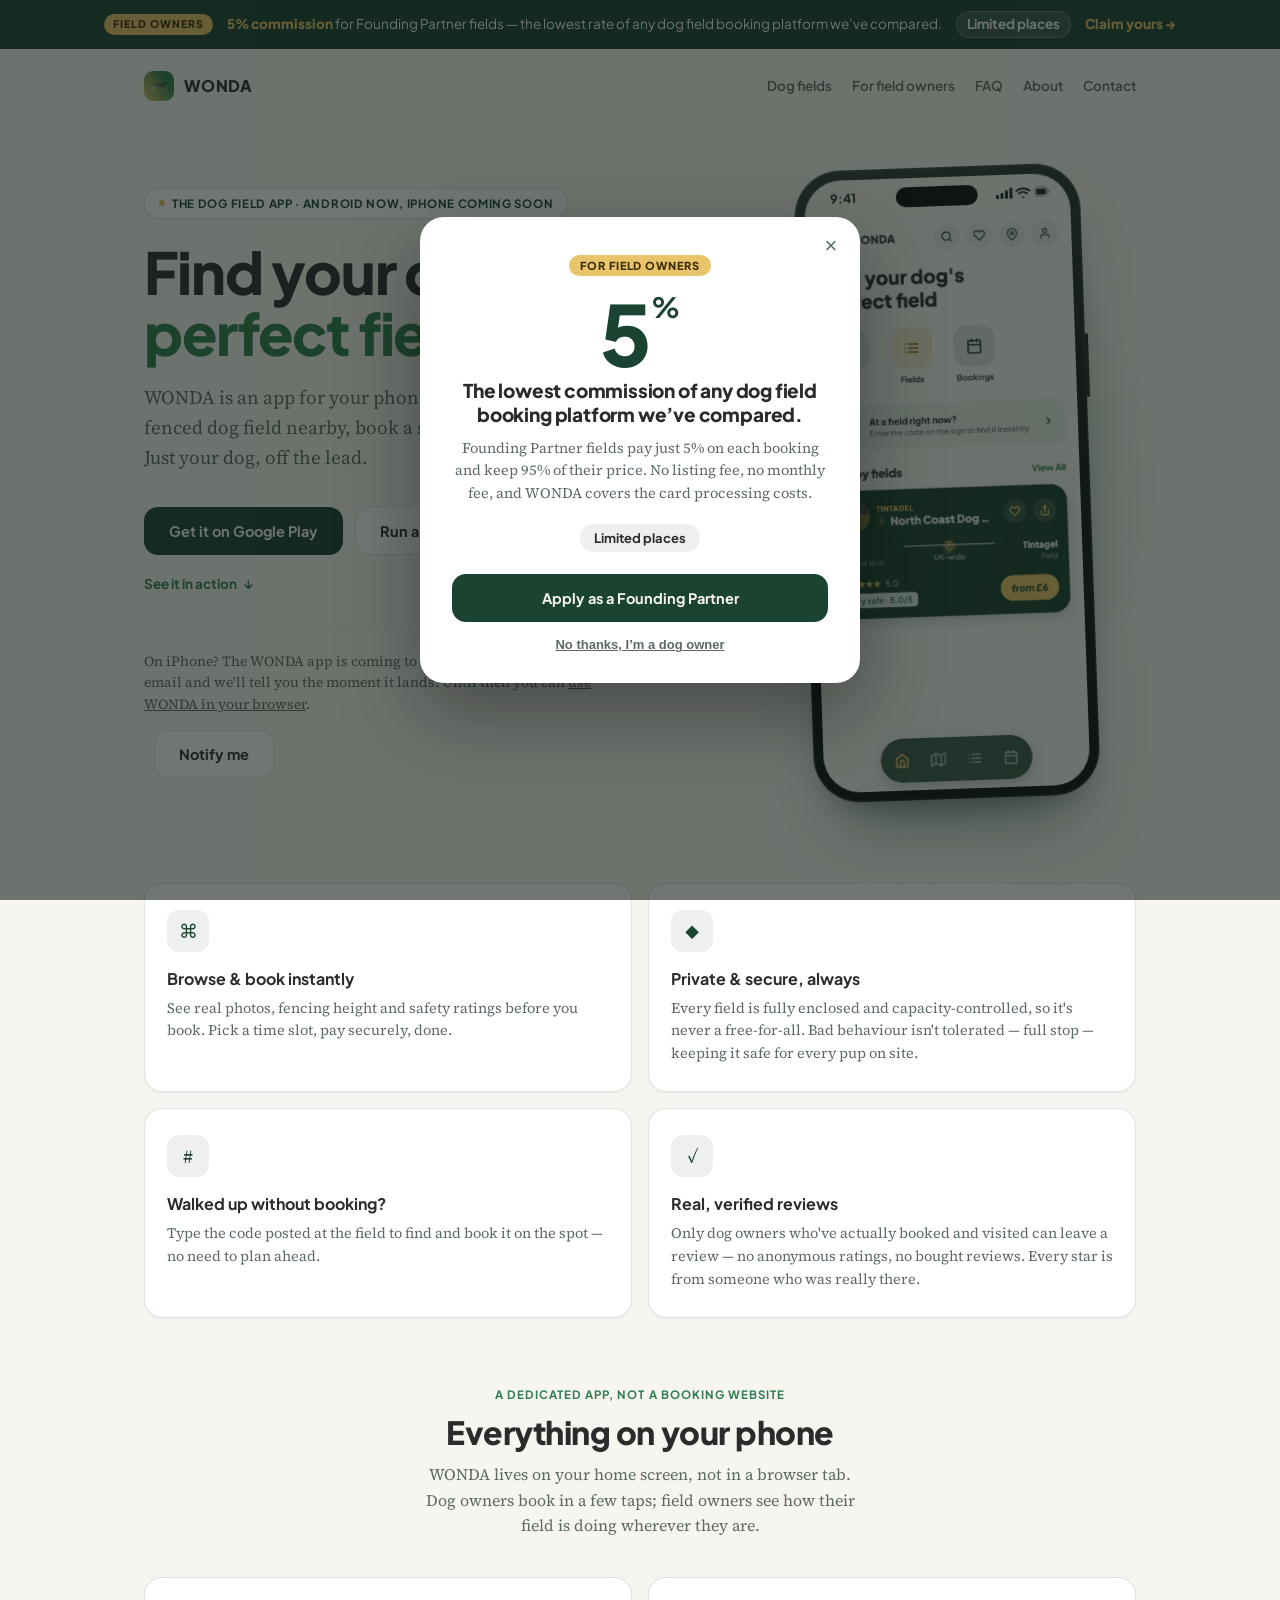
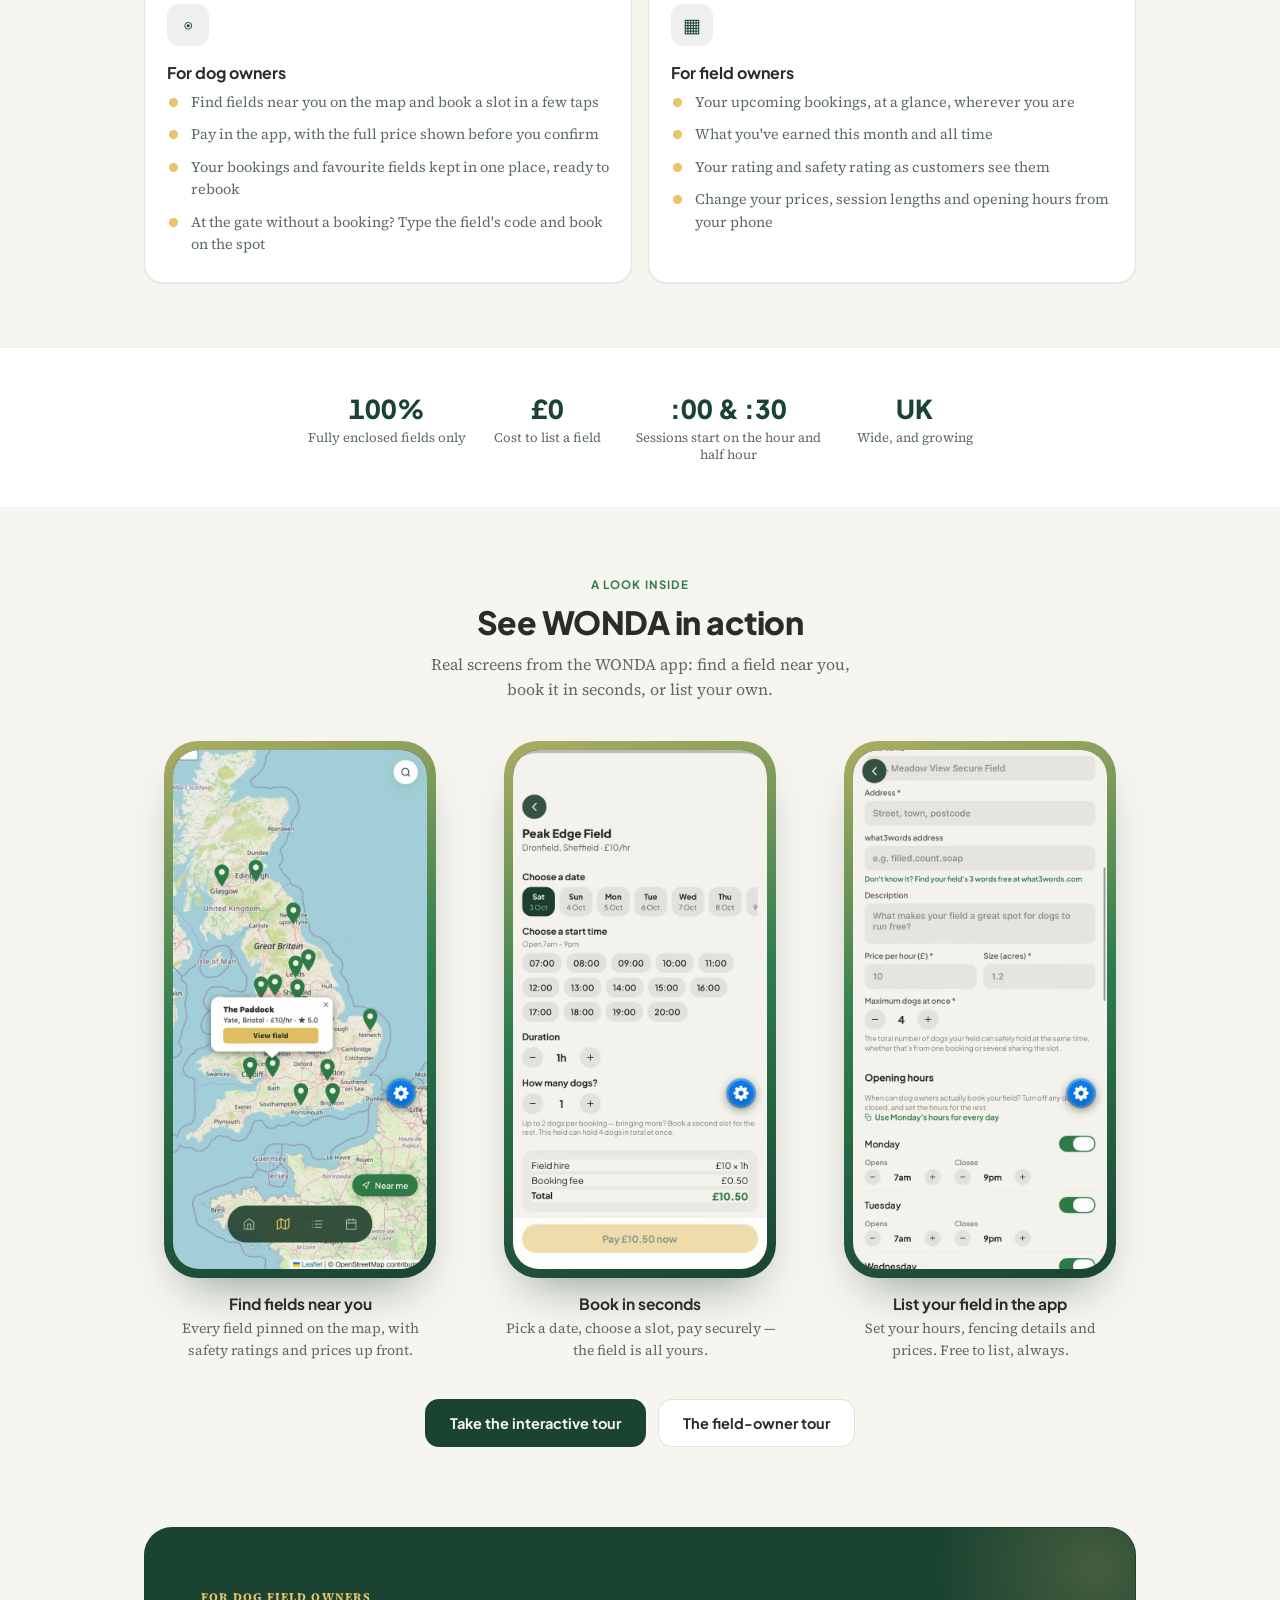
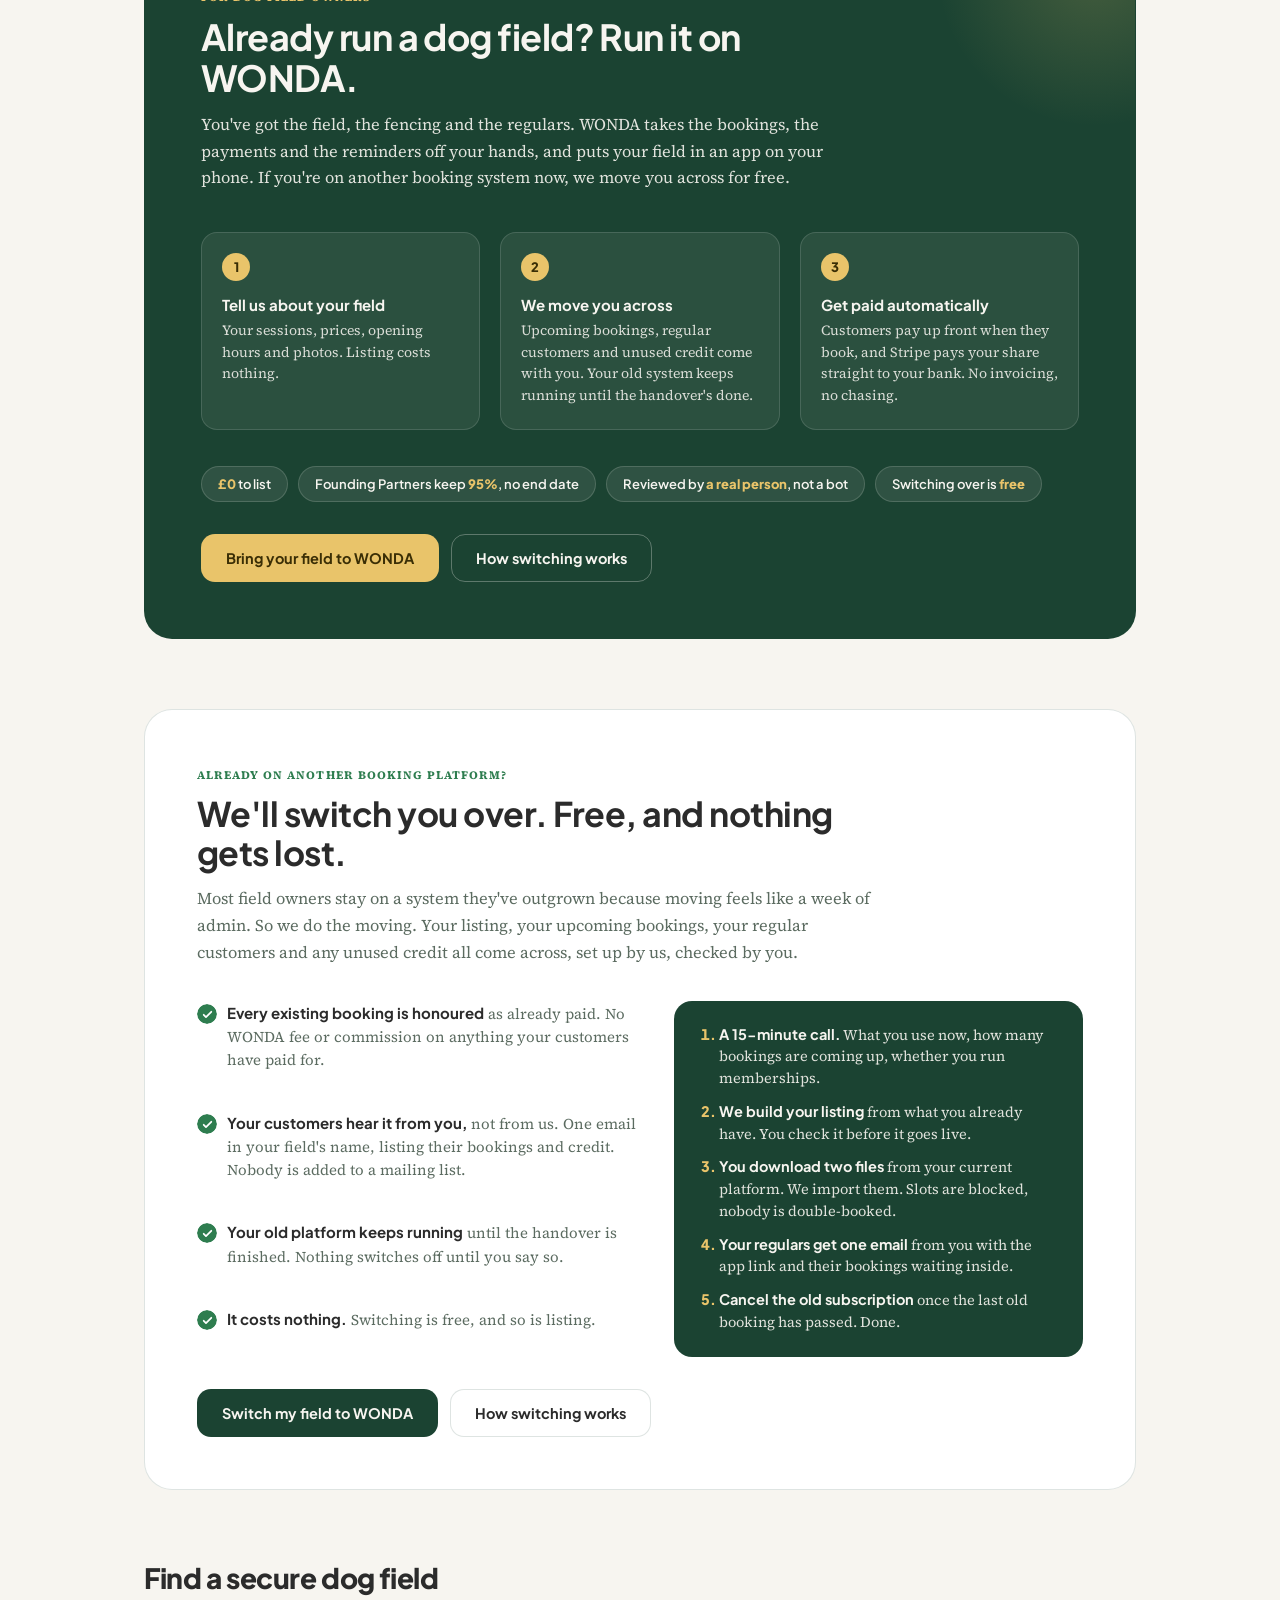
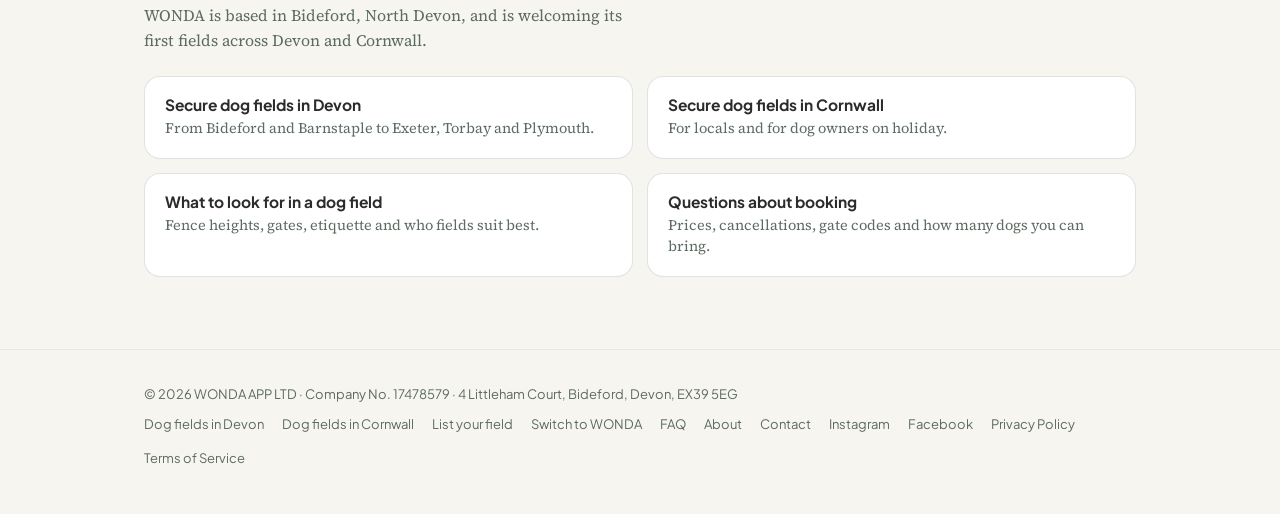
==== commit c7105a58: "Hero: show the WONDA app on a phone at the top of the home page A fresh screenshot of the real app h" ====
--- a/index.html
+++ b/index.html
@@ -205,6 +205,63 @@
     margin:0 0 14px;
   }
 
+  /* ---- Hero phone ---- */
+  .hero-grid{display:grid;justify-items:center;row-gap:0;}
+  .hero-logo{display:none;}
+  @media (max-width:899px){ header.hero{padding-top:28px;} .hero-device{margin-top:34px;} }
+  .hero-device{position:relative;margin-top:44px;}
+  .hero-device::before{
+    content:"";position:absolute;inset:6% -22%;z-index:0;
+    background:radial-gradient(closest-side, rgba(233,196,106,0.38), rgba(46,125,79,0.12) 60%, transparent 100%);
+    filter:blur(6px);
+  }
+  .device{
+    position:relative;z-index:1;
+    width:clamp(232px,62vw,262px);
+    padding:10px;
+    border-radius:46px;
+    background:linear-gradient(155deg,#33403A 0%,#121714 55%,#0B0E0C 100%);
+    box-shadow:
+      inset 0 0 0 1.5px rgba(255,255,255,0.08),
+      0 44px 70px -34px rgba(27,67,50,0.65),
+      0 18px 30px -20px rgba(0,0,0,0.45);
+    transform:rotate(-2deg);
+    animation:deviceFloat 7s ease-in-out infinite;
+  }
+  .device::before,.device::after{content:"";position:absolute;width:3px;border-radius:2px;background:#202824;}
+  .device::before{right:-3px;top:27%;height:64px;}
+  .device::after{left:-3px;top:21%;height:38px;box-shadow:0 52px 0 #202824;}
+  @keyframes deviceFloat{
+    0%,100%{transform:rotate(-2deg) translateY(0);}
+    50%{transform:rotate(-2deg) translateY(-10px);}
+  }
+  @media (prefers-reduced-motion: reduce){ .device{animation:none;} }
+  .device-screen{position:relative;border-radius:37px;overflow:hidden;background:#F7F5F0;}
+  .device-status{
+    position:relative;height:36px;padding:0 20px 0 26px;
+    display:flex;align-items:center;justify-content:space-between;
+    color:#1F2A24;font-family:'Plus Jakarta Sans',sans-serif;font-size:12.5px;font-weight:700;
+  }
+  .device-island{position:absolute;left:50%;top:9px;width:31%;height:20px;transform:translateX(-50%);border-radius:999px;background:#0B0E0C;}
+  .device-icons{display:block;}
+  .device-screen img{display:block;width:100%;height:auto;}
+  .hero-grid .app-notify{width:100%;}
+  @media (min-width:900px){
+    header.hero{padding-block:52px 72px;}
+    header.hero .hero-copy, header.hero .app-notify{text-align:left;}
+    .hero-grid{
+      grid-template-columns:minmax(0,1.2fr) minmax(0,0.8fr);
+      grid-template-areas:"copy device" "notify device";
+      column-gap:48px;justify-items:stretch;align-items:center;
+    }
+    .hero-copy{grid-area:copy;align-self:end;}
+    .hero-device{grid-area:device;justify-self:center;margin-top:0;}
+    .hero-grid .app-notify{grid-area:notify;align-self:start;margin-inline:0;max-width:460px;}
+    .hero-copy p.lede{margin-inline:0;}
+    .hero-copy .cta-row,.hero-grid .notify-form{justify-content:flex-start;margin-inline:0;}
+    .device{width:clamp(250px,24vw,286px);}
+  }
+
   /* ---- Hero ---- */
   header.hero{
     padding-block:44px 64px;
@@ -711,7 +768,8 @@
 </div>
 
 <header class="hero">
-  <div class="wrap">
+  <div class="wrap hero-grid">
+    <div class="hero-copy">
     <img class="hero-logo" src="assets/logo-208.png" width="104" height="104" alt="WONDA logo">
     <span class="pill"><span class="dot"></span> The dog field app &middot; Android now, iPhone coming soon</span>
     <h1 class="headline">Find your dog's<br><em>perfect field</em></h1>
@@ -725,6 +783,20 @@
       <a class="btn btn-ghost" href="#host">Run a dog field?</a>
     </div>
     <a class="hero-peek" href="#app">See it in action <span aria-hidden="true">&darr;</span></a>
+    </div>
+
+    <div class="hero-device">
+      <div class="device">
+        <div class="device-screen">
+          <div class="device-status" aria-hidden="true">
+            <span class="device-time">9:41</span>
+            <span class="device-island"></span>
+            <svg class="device-icons" viewBox="0 0 54 12" width="54" height="12"><g fill="currentColor"><rect x="0" y="8" width="3" height="4" rx="1"/><rect x="4.5" y="6" width="3" height="6" rx="1"/><rect x="9" y="3.5" width="3" height="8.5" rx="1"/><rect x="13.5" y="1" width="3" height="11" rx="1"/><path d="M27 3.2a9.6 9.6 0 0 1 6.6 2.6l1.3-1.4A11.5 11.5 0 0 0 27 1.3a11.5 11.5 0 0 0-7.9 3.1l1.3 1.4A9.6 9.6 0 0 1 27 3.2Zm0 3.6a5.9 5.9 0 0 1 4 1.6l1.3-1.4a7.8 7.8 0 0 0-10.6 0L23 8.4a5.9 5.9 0 0 1 4-1.6Zm0 3.4a2.2 2.2 0 0 0-1.5.6L27 12.4l1.5-1.6a2.2 2.2 0 0 0-1.5-.6Z"/><rect x="38.5" y="1.5" width="13" height="9" rx="2.6" fill="none" stroke="currentColor" stroke-opacity=".45"/><rect x="40" y="3" width="10" height="6" rx="1.4"/><rect x="52.3" y="4.3" width="1.4" height="3.4" rx=".7" fill-opacity=".45"/></g></svg>
+          </div>
+          <img src="assets/app/hero-home.jpg" width="780" height="1688" alt="The WONDA app on a phone, showing nearby secure dog fields with prices and safety ratings">
+        </div>
+      </div>
+    </div>
 
     <div class="app-notify">
       <p>On iPhone? The WONDA app is coming to the App Store. Leave your email and we'll tell you the moment it lands. Until then you can <a class="text" href="https://wonda.expo.app">use WONDA in your browser</a>.</p>
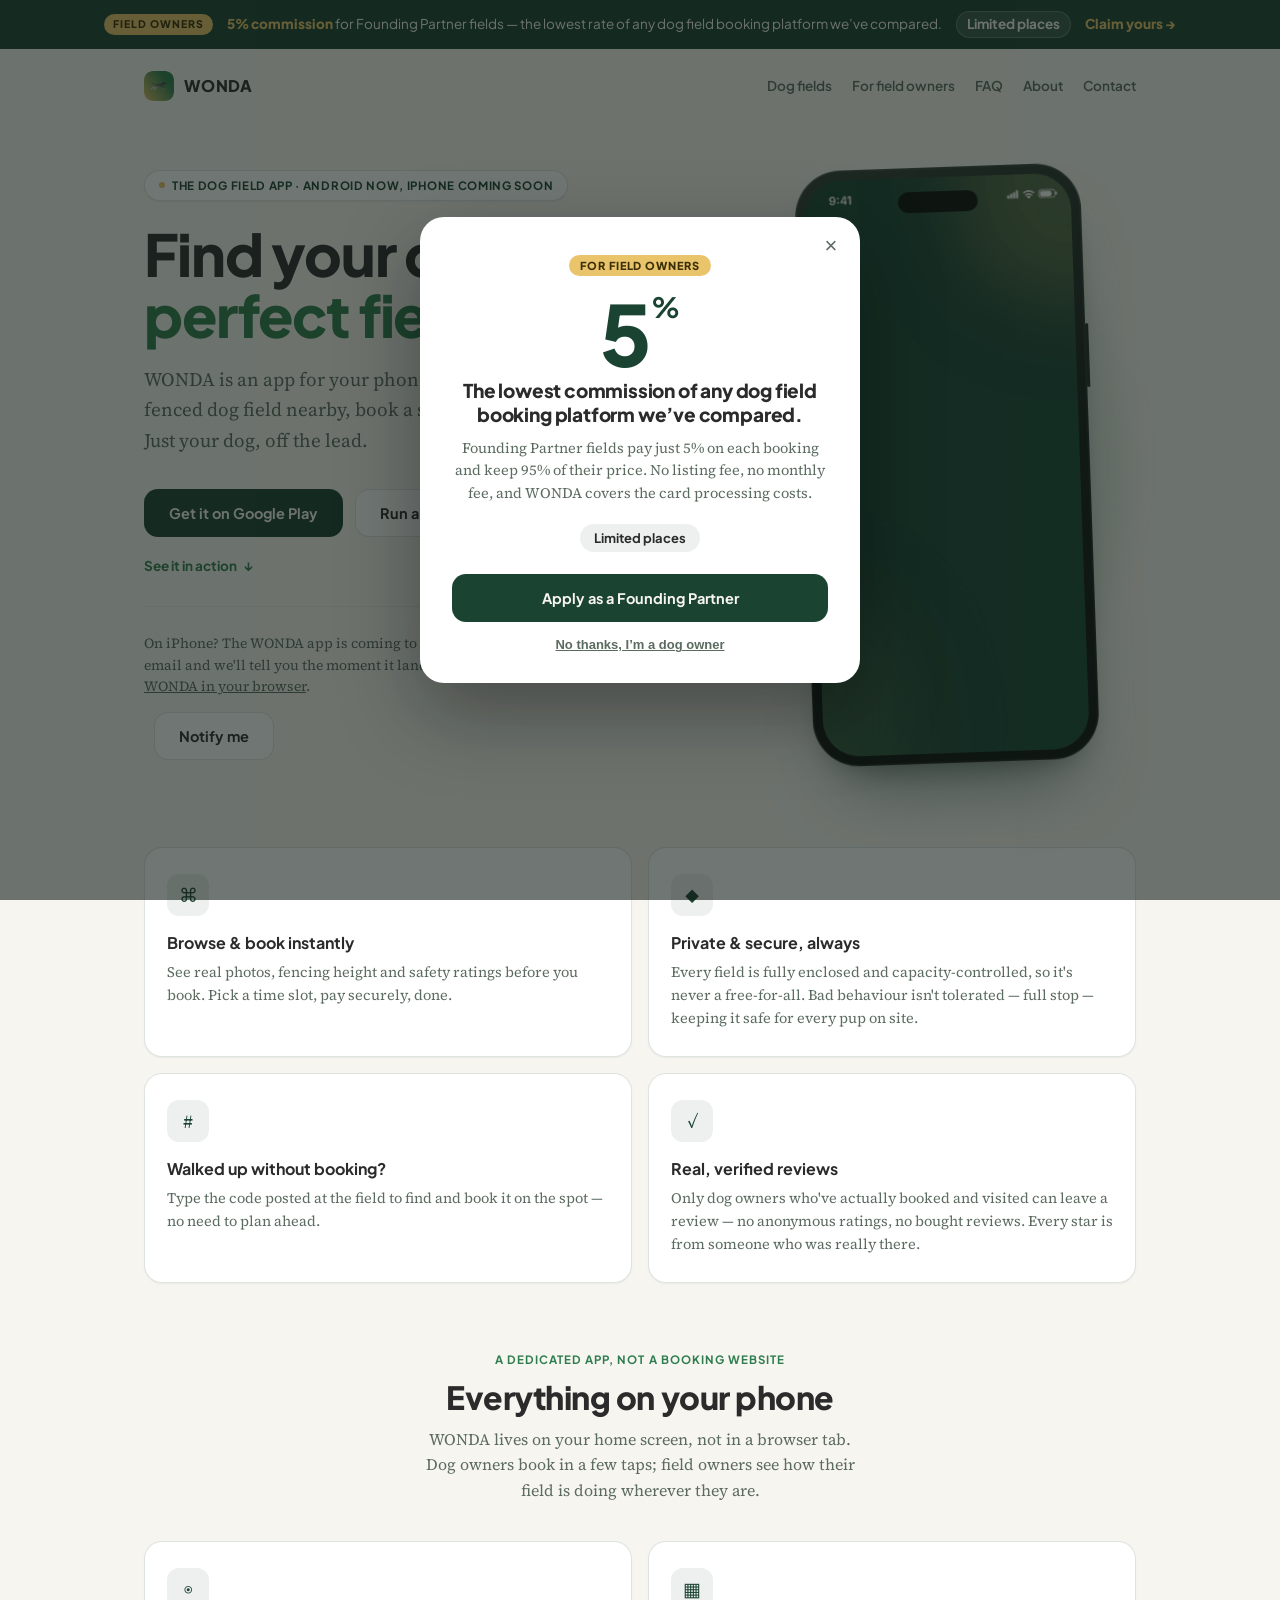
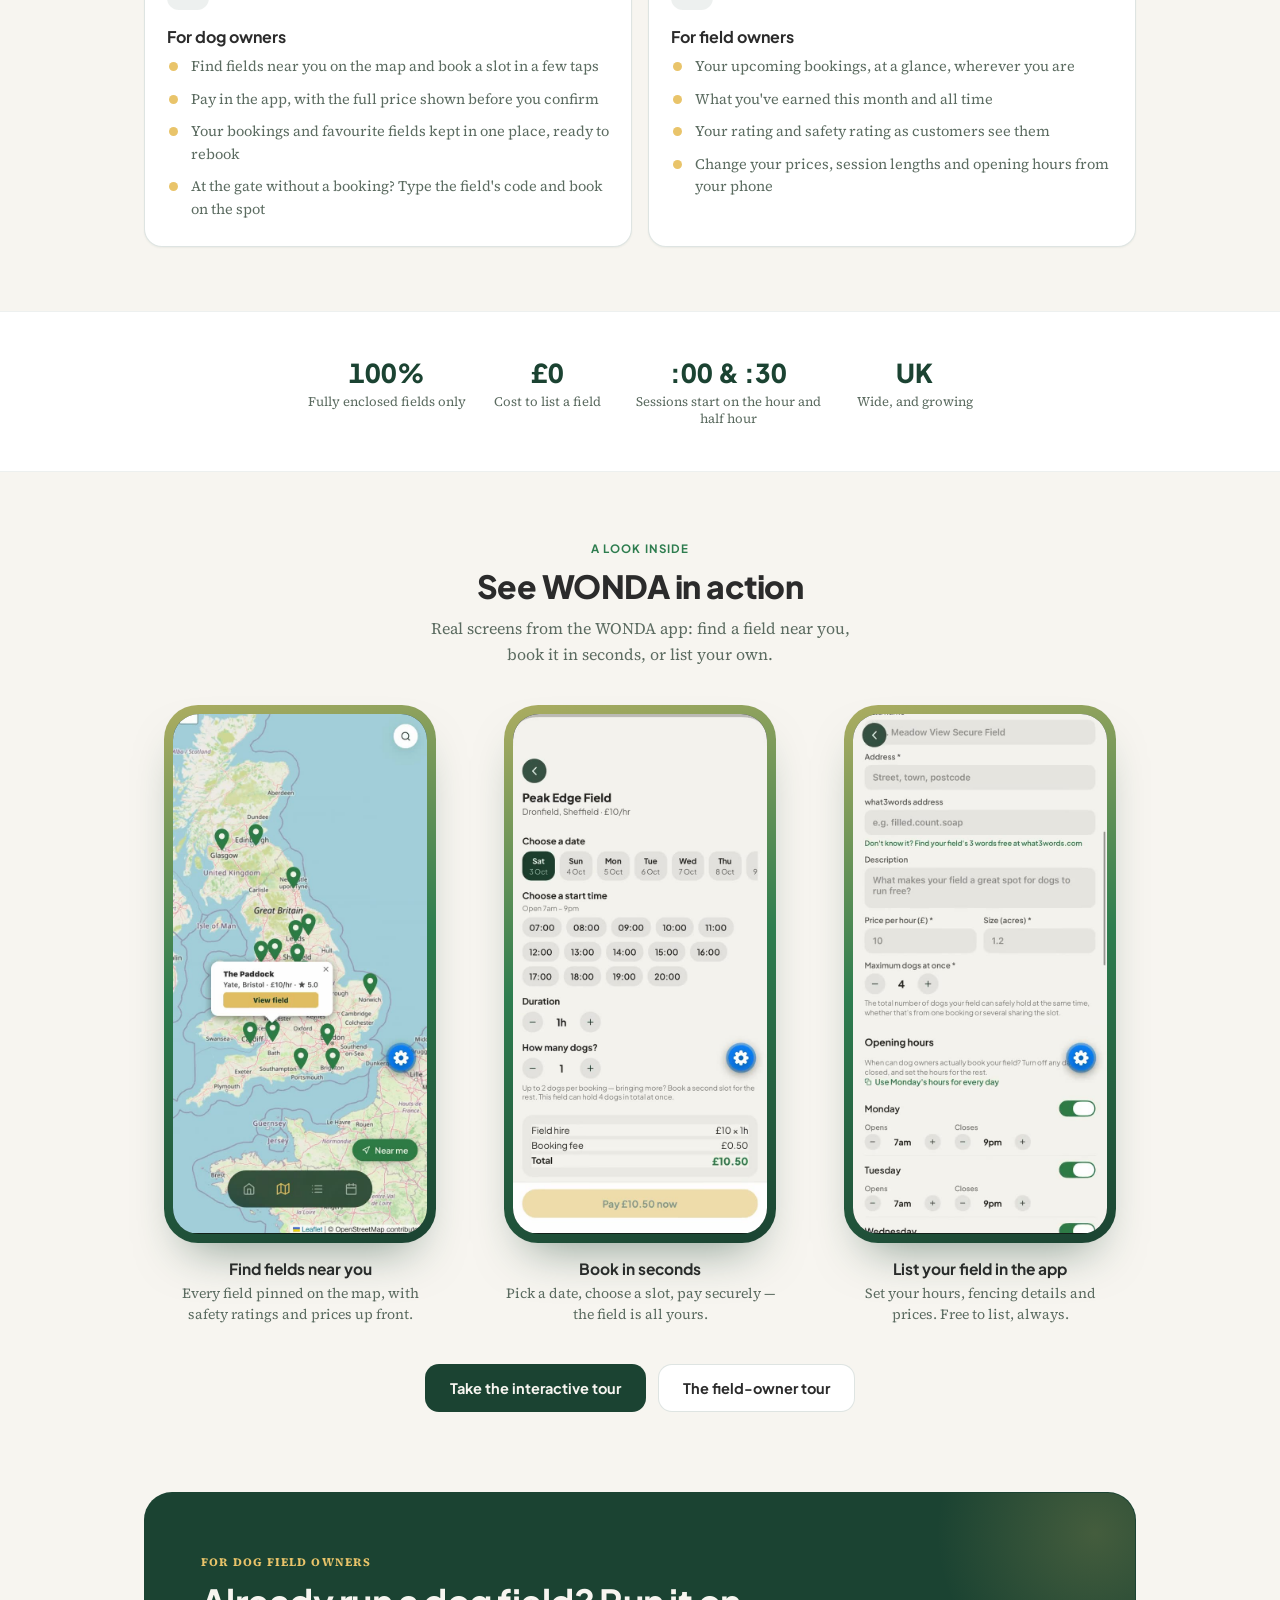
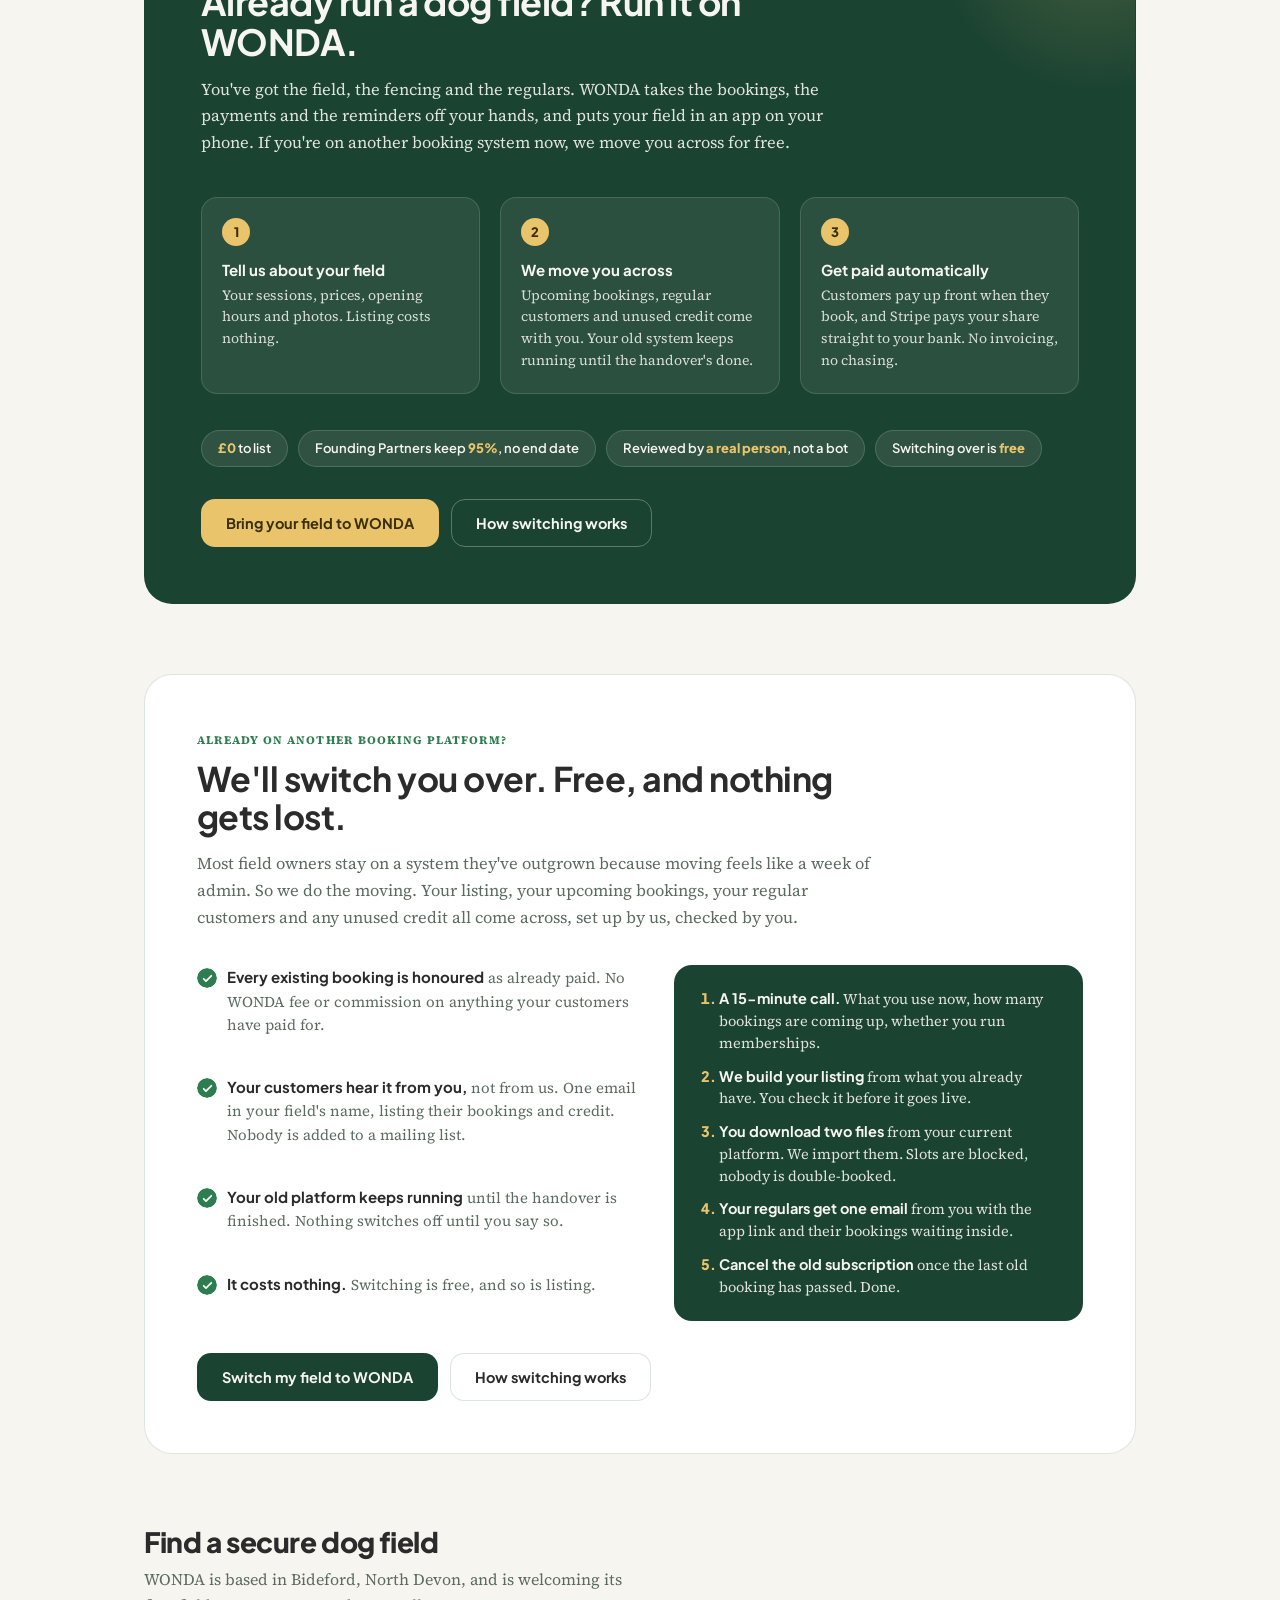
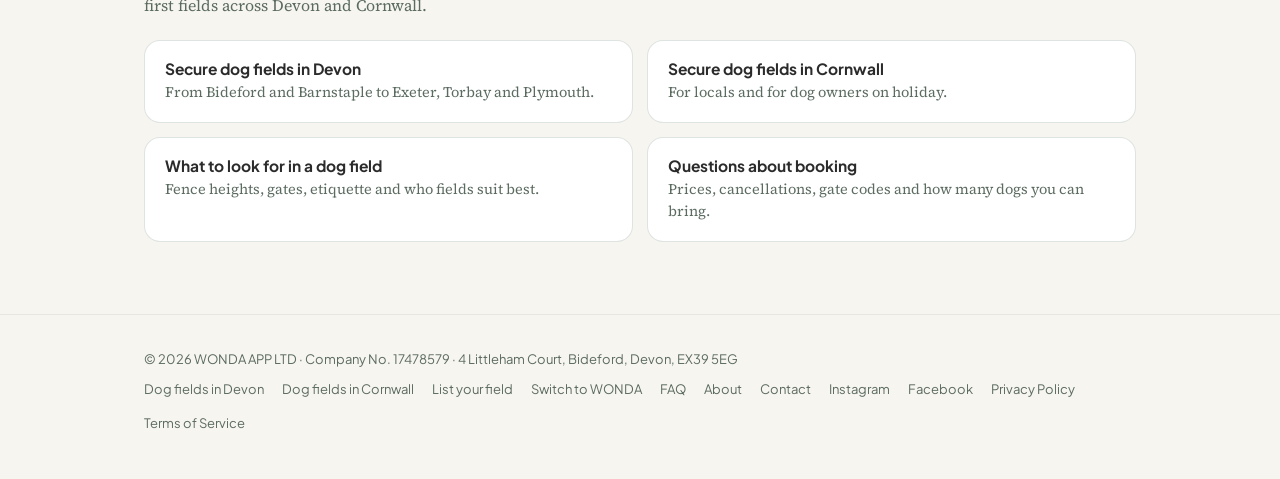
==== commit 1e5a8260: "Hero: play the WONDA reel inside the phone Jay's 30-second reel replaces the still screenshot, with " ====
--- a/index.html
+++ b/index.html
@@ -237,14 +237,8 @@
   }
   @media (prefers-reduced-motion: reduce){ .device{animation:none;} }
   .device-screen{position:relative;border-radius:37px;overflow:hidden;background:#F7F5F0;}
-  .device-status{
-    position:relative;height:36px;padding:0 20px 0 26px;
-    display:flex;align-items:center;justify-content:space-between;
-    color:#1F2A24;font-family:'Plus Jakarta Sans',sans-serif;font-size:12.5px;font-weight:700;
-  }
-  .device-island{position:absolute;left:50%;top:9px;width:31%;height:20px;transform:translateX(-50%);border-radius:999px;background:#0B0E0C;}
-  .device-icons{display:block;}
-  .device-screen img{display:block;width:100%;height:auto;}
+  .device-island{position:absolute;z-index:2;left:50%;top:2.4%;width:30%;height:3.6%;transform:translateX(-50%);border-radius:999px;background:#0B0E0C;}
+  .device-screen video{display:block;width:100%;height:auto;aspect-ratio:720/1560;background:#1B4332;}
   .hero-grid .app-notify{width:100%;}
   @media (min-width:900px){
     header.hero{padding-block:52px 72px;}
@@ -788,12 +782,10 @@
     <div class="hero-device">
       <div class="device">
         <div class="device-screen">
-          <div class="device-status" aria-hidden="true">
-            <span class="device-time">9:41</span>
-            <span class="device-island"></span>
-            <svg class="device-icons" viewBox="0 0 54 12" width="54" height="12"><g fill="currentColor"><rect x="0" y="8" width="3" height="4" rx="1"/><rect x="4.5" y="6" width="3" height="6" rx="1"/><rect x="9" y="3.5" width="3" height="8.5" rx="1"/><rect x="13.5" y="1" width="3" height="11" rx="1"/><path d="M27 3.2a9.6 9.6 0 0 1 6.6 2.6l1.3-1.4A11.5 11.5 0 0 0 27 1.3a11.5 11.5 0 0 0-7.9 3.1l1.3 1.4A9.6 9.6 0 0 1 27 3.2Zm0 3.6a5.9 5.9 0 0 1 4 1.6l1.3-1.4a7.8 7.8 0 0 0-10.6 0L23 8.4a5.9 5.9 0 0 1 4-1.6Zm0 3.4a2.2 2.2 0 0 0-1.5.6L27 12.4l1.5-1.6a2.2 2.2 0 0 0-1.5-.6Z"/><rect x="38.5" y="1.5" width="13" height="9" rx="2.6" fill="none" stroke="currentColor" stroke-opacity=".45"/><rect x="40" y="3" width="10" height="6" rx="1.4"/><rect x="52.3" y="4.3" width="1.4" height="3.4" rx=".7" fill-opacity=".45"/></g></svg>
-          </div>
-          <img src="assets/app/hero-home.jpg" width="780" height="1688" alt="The WONDA app on a phone, showing nearby secure dog fields with prices and safety ratings">
+          <span class="device-island" aria-hidden="true"></span>
+          <video src="/assets/wonda-hero.mp4" poster="/assets/wonda-hero-poster.jpg"
+                 width="720" height="1560" autoplay muted loop playsinline preload="auto"
+                 aria-label="The WONDA app on a phone: browsing nearby dog fields, the map, and booking a slot"></video>
         </div>
       </div>
     </div>
@@ -1130,7 +1122,7 @@
 })();
 
 (function(){
-  var vids = document.querySelectorAll('.phone-frame video');
+  var vids = document.querySelectorAll('.phone-frame video, .device-screen video');
   if (!vids.length) return;
   var reduce = window.matchMedia && window.matchMedia('(prefers-reduced-motion: reduce)').matches;
   if (reduce){
